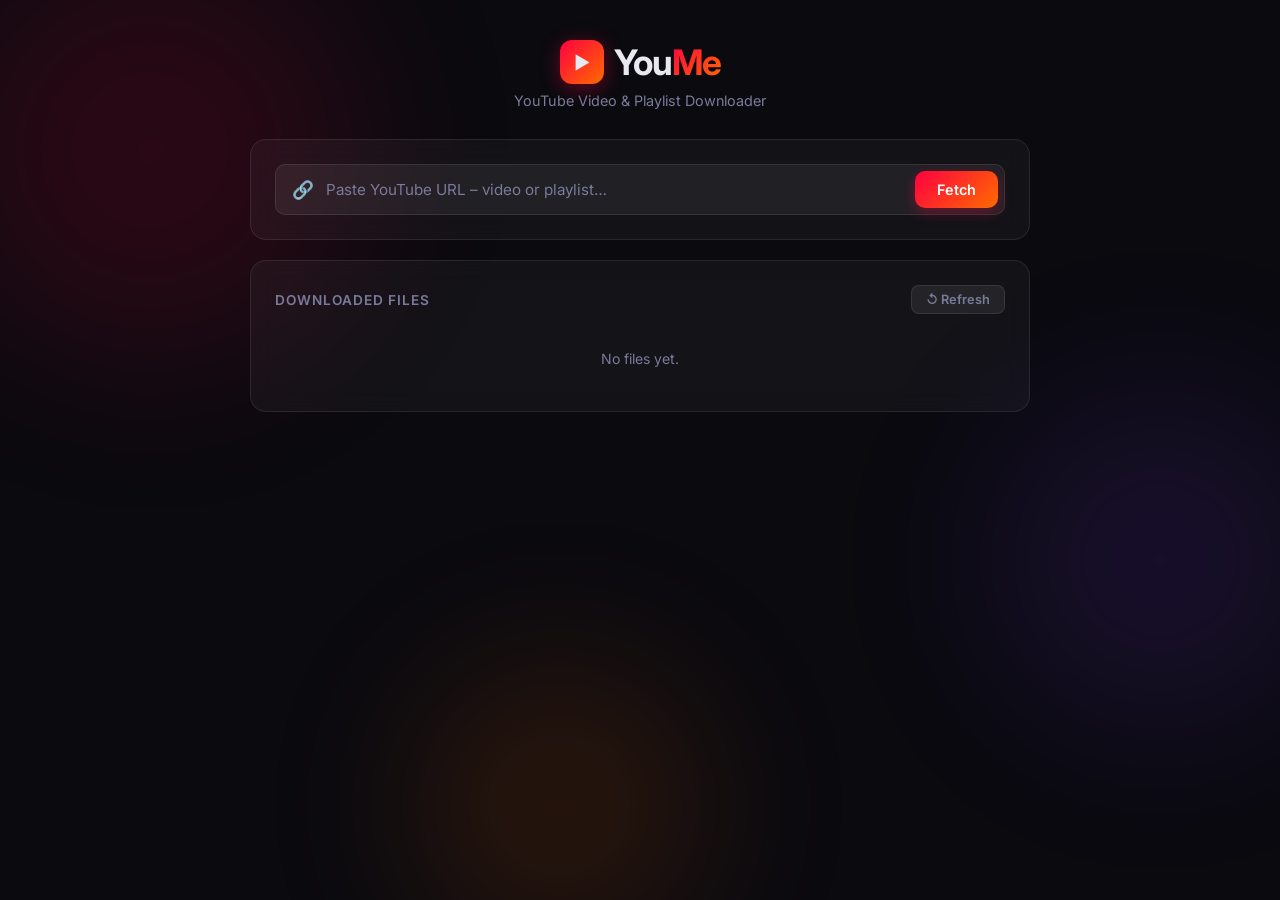
==== templates/index.html @ f41025cd "Prepare repository for GitHub: docs, gitignore, CI" ====
<!DOCTYPE html>
<html lang="en">
<head>
  <meta charset="UTF-8" />
  <meta name="viewport" content="width=device-width, initial-scale=1.0"/>
  <title>YouMe Downloader</title>
  <link rel="stylesheet" href="/static/style.css" />
  <link rel="preconnect" href="https://fonts.googleapis.com">
  <link href="https://fonts.googleapis.com/css2?family=Inter:wght@300;400;500;600;700&display=swap" rel="stylesheet">
</head>
<body>
  <div class="bg-orbs">
    <div class="orb orb1"></div>
    <div class="orb orb2"></div>
    <div class="orb orb3"></div>
  </div>

  <div class="container">

    <!-- Header -->
    <header class="header">
      <div class="logo">
        <span class="logo-icon">▶</span>
        <span class="logo-text">You<span class="accent">Me</span></span>
      </div>
      <p class="tagline">YouTube Video & Playlist Downloader</p>
    </header>

    <!-- URL Input Card -->
    <div class="card input-card">
      <div class="input-wrapper">
        <span class="input-icon">🔗</span>
        <input
          type="text"
          id="urlInput"
          placeholder="Paste YouTube URL – video or playlist…"
          autocomplete="off"
          spellcheck="false"
        />
        <button id="fetchBtn" class="btn btn-primary" onclick="fetchInfo()">
          <span class="btn-text">Fetch</span>
          <span class="btn-loader hidden"></span>
        </button>
      </div>
    </div>

    <!-- Video Info Card -->
    <div class="card info-card hidden" id="infoCard">
      <div class="video-info" id="videoInfo"></div>
    </div>

    <!-- Options Card -->
    <div class="card options-card hidden" id="optionsCard">
      <h3 class="section-title">Download Options</h3>
      <div class="options-grid">

        <!-- Format Toggle -->
        <div class="option-group">
          <label class="option-label">Format</label>
          <div class="toggle-group">
            <button class="toggle-btn active" id="videoBtn" onclick="setFormat('video')">
              🎬 Video (MP4)
            </button>
            <button class="toggle-btn" id="audioBtn" onclick="setFormat('audio')">
              🎵 Audio (MP3)
            </button>
          </div>
        </div>

        <!-- Resolution -->
        <div class="option-group" id="resGroup">
          <label class="option-label">Resolution</label>
          <div class="resolution-grid" id="resGrid">
            <!-- Populated by JS -->
          </div>
        </div>

      </div>

      <button class="btn btn-download" id="downloadBtn" onclick="startDownload()">
        ⬇ Download Now
      </button>
    </div>

    <!-- Active Downloads -->
    <div class="card downloads-card hidden" id="activeCard">
      <h3 class="section-title">Active Downloads</h3>
      <div id="activeDownloads"></div>
    </div>

    <!-- Files Library -->
    <div class="card library-card" id="libraryCard">
      <div class="library-header">
        <h3 class="section-title">Downloaded Files</h3>
        <button class="btn btn-sm" onclick="loadFiles()">↺ Refresh</button>
      </div>
      <div id="fileList"><p class="empty-msg">No files yet.</p></div>
    </div>

  </div>

  <script src="/static/script.js"></script>
</body>
</html>
---- static/style.css ----
/* ─── Reset & Base ─────────────────────────────────────── */
*, *::before, *::after { box-sizing: border-box; margin: 0; padding: 0; }

:root {
  --bg: #0a0a0f;
  --surface: rgba(255,255,255,0.04);
  --surface-hover: rgba(255,255,255,0.07);
  --border: rgba(255,255,255,0.09);
  --accent: #ff0040;
  --accent2: #ff6b00;
  --text: #e8e8f0;
  --muted: #7a7a9a;
  --success: #00d97e;
  --error: #ff4466;
  --radius: 16px;
  --radius-sm: 10px;
}

body {
  font-family: 'Inter', sans-serif;
  background: var(--bg);
  color: var(--text);
  min-height: 100vh;
  overflow-x: hidden;
}

/* ─── Animated Background Orbs ─────────────────────────── */
.bg-orbs { position: fixed; inset: 0; z-index: 0; pointer-events: none; overflow: hidden; }

.orb {
  position: absolute;
  border-radius: 50%;
  filter: blur(80px);
  opacity: 0.18;
  animation: float 12s ease-in-out infinite;
}
.orb1 { width: 500px; height: 500px; background: radial-gradient(circle, #ff0040, transparent); top: -100px; left: -100px; animation-delay: 0s; }
.orb2 { width: 400px; height: 400px; background: radial-gradient(circle, #7c3aed, transparent); top: 40%; right: -80px; animation-delay: 4s; }
.orb3 { width: 350px; height: 350px; background: radial-gradient(circle, #ff6b00, transparent); bottom: -80px; left: 30%; animation-delay: 8s; }

@keyframes float {
  0%, 100% { transform: translateY(0) scale(1); }
  50% { transform: translateY(-30px) scale(1.05); }
}

/* ─── Layout ────────────────────────────────────────────── */
.container {
  position: relative;
  z-index: 1;
  max-width: 820px;
  margin: 0 auto;
  padding: 40px 20px 80px;
  display: flex;
  flex-direction: column;
  gap: 20px;
}

/* ─── Header ────────────────────────────────────────────── */
.header { text-align: center; margin-bottom: 10px; }

.logo { display: flex; align-items: center; justify-content: center; gap: 10px; margin-bottom: 8px; }

.logo-icon {
  width: 44px; height: 44px;
  background: linear-gradient(135deg, var(--accent), var(--accent2));
  border-radius: 12px;
  display: flex; align-items: center; justify-content: center;
  font-size: 18px;
  box-shadow: 0 4px 20px rgba(255,0,64,0.4);
}

.logo-text { font-size: 2.2rem; font-weight: 700; letter-spacing: -1px; }
.accent { background: linear-gradient(135deg, var(--accent), var(--accent2)); -webkit-background-clip: text; -webkit-text-fill-color: transparent; background-clip: text; }
.tagline { color: var(--muted); font-size: 0.9rem; }

/* ─── Cards ─────────────────────────────────────────────── */
.card {
  background: var(--surface);
  border: 1px solid var(--border);
  border-radius: var(--radius);
  padding: 24px;
  backdrop-filter: blur(12px);
  -webkit-backdrop-filter: blur(12px);
  transition: border-color 0.3s;
}
.card:hover { border-color: rgba(255,255,255,0.14); }

.hidden { display: none !important; }

/* ─── URL Input ──────────────────────────────────────────── */
.input-wrapper {
  display: flex;
  align-items: center;
  gap: 12px;
  background: rgba(255,255,255,0.06);
  border: 1px solid var(--border);
  border-radius: var(--radius-sm);
  padding: 6px 6px 6px 16px;
  transition: border-color 0.3s, box-shadow 0.3s;
}
.input-wrapper:focus-within {
  border-color: var(--accent);
  box-shadow: 0 0 0 3px rgba(255,0,64,0.15);
}

.input-icon { font-size: 1.1rem; flex-shrink: 0; }

#urlInput {
  flex: 1;
  background: transparent;
  border: none;
  outline: none;
  color: var(--text);
  font-size: 0.95rem;
  font-family: inherit;
  min-width: 0;
}
#urlInput::placeholder { color: var(--muted); }

/* ─── Buttons ────────────────────────────────────────────── */
.btn {
  border: none;
  cursor: pointer;
  font-family: inherit;
  font-weight: 600;
  border-radius: var(--radius-sm);
  transition: all 0.2s;
  display: inline-flex;
  align-items: center;
  gap: 6px;
}

.btn-primary {
  background: linear-gradient(135deg, var(--accent), var(--accent2));
  color: #fff;
  padding: 10px 22px;
  font-size: 0.9rem;
  box-shadow: 0 4px 14px rgba(255,0,64,0.35);
}
.btn-primary:hover { transform: translateY(-1px); box-shadow: 0 6px 20px rgba(255,0,64,0.45); }
.btn-primary:active { transform: translateY(0); }
.btn-primary:disabled { opacity: 0.5; cursor: not-allowed; transform: none; }

.btn-download {
  width: 100%;
  background: linear-gradient(135deg, #ff0040, #ff6b00);
  color: #fff;
  padding: 14px 24px;
  font-size: 1rem;
  border-radius: var(--radius-sm);
  margin-top: 20px;
  justify-content: center;
  box-shadow: 0 4px 20px rgba(255,0,64,0.3);
}
.btn-download:hover { transform: translateY(-2px); box-shadow: 0 8px 28px rgba(255,0,64,0.45); }
.btn-download:active { transform: translateY(0); }
.btn-download:disabled { opacity: 0.5; cursor: not-allowed; transform: none; }

.btn-sm {
  background: var(--surface-hover);
  color: var(--muted);
  border: 1px solid var(--border);
  padding: 6px 14px;
  font-size: 0.8rem;
  border-radius: 8px;
}
.btn-sm:hover { color: var(--text); border-color: rgba(255,255,255,0.2); }

.btn-loader {
  width: 14px; height: 14px;
  border: 2px solid rgba(255,255,255,0.3);
  border-top-color: #fff;
  border-radius: 50%;
  animation: spin 0.7s linear infinite;
}
.btn-text + .btn-loader { margin-left: 4px; }

@keyframes spin { to { transform: rotate(360deg); } }

/* ─── Video Info ─────────────────────────────────────────── */
.video-info { display: flex; gap: 16px; align-items: flex-start; }

.thumb-wrap {
  flex-shrink: 0;
  width: 160px;
  height: 90px;
  border-radius: 10px;
  overflow: hidden;
  background: rgba(255,255,255,0.05);
}
.thumb-wrap img { width: 100%; height: 100%; object-fit: cover; }

.video-meta { flex: 1; min-width: 0; }
.video-title { font-size: 1rem; font-weight: 600; line-height: 1.4; margin-bottom: 8px; }
.video-sub { display: flex; gap: 16px; flex-wrap: wrap; }
.meta-pill {
  background: rgba(255,255,255,0.06);
  border: 1px solid var(--border);
  border-radius: 100px;
  padding: 3px 10px;
  font-size: 0.78rem;
  color: var(--muted);
}
.type-badge {
  display: inline-block;
  background: linear-gradient(135deg, var(--accent), var(--accent2));
  color: #fff;
  font-size: 0.7rem;
  font-weight: 700;
  padding: 2px 10px;
  border-radius: 100px;
  margin-bottom: 8px;
  letter-spacing: 0.5px;
}

/* Playlist entry list */
.playlist-entries {
  margin-top: 12px;
  max-height: 200px;
  overflow-y: auto;
  display: flex;
  flex-direction: column;
  gap: 6px;
  padding-right: 4px;
}
.playlist-entries::-webkit-scrollbar { width: 4px; }
.playlist-entries::-webkit-scrollbar-track { background: transparent; }
.playlist-entries::-webkit-scrollbar-thumb { background: rgba(255,255,255,0.1); border-radius: 4px; }

.playlist-entry {
  background: rgba(255,255,255,0.03);
  border: 1px solid var(--border);
  border-radius: 8px;
  padding: 8px 12px;
  font-size: 0.82rem;
  color: var(--muted);
  display: flex;
  gap: 8px;
  align-items: center;
}
.entry-index { color: var(--accent); font-weight: 600; min-width: 24px; }
.entry-title { flex: 1; white-space: nowrap; overflow: hidden; text-overflow: ellipsis; }

/* ─── Options ────────────────────────────────────────────── */
.section-title { font-size: 0.85rem; font-weight: 600; color: var(--muted); text-transform: uppercase; letter-spacing: 1px; margin-bottom: 16px; }

.options-grid { display: flex; flex-direction: column; gap: 20px; }
.option-label { display: block; font-size: 0.82rem; font-weight: 500; color: var(--muted); margin-bottom: 10px; }

.toggle-group { display: flex; gap: 8px; }
.toggle-btn {
  flex: 1;
  background: rgba(255,255,255,0.04);
  border: 1px solid var(--border);
  color: var(--muted);
  padding: 10px 16px;
  border-radius: var(--radius-sm);
  cursor: pointer;
  font-family: inherit;
  font-size: 0.88rem;
  font-weight: 500;
  transition: all 0.2s;
}
.toggle-btn:hover { border-color: rgba(255,255,255,0.2); color: var(--text); }
.toggle-btn.active {
  background: linear-gradient(135deg, rgba(255,0,64,0.15), rgba(255,107,0,0.15));
  border-color: var(--accent);
  color: var(--text);
}

.resolution-grid { display: flex; flex-wrap: wrap; gap: 8px; }
.res-btn {
  background: rgba(255,255,255,0.04);
  border: 1px solid var(--border);
  color: var(--muted);
  padding: 8px 18px;
  border-radius: 8px;
  cursor: pointer;
  font-family: inherit;
  font-size: 0.85rem;
  font-weight: 500;
  transition: all 0.2s;
}
.res-btn:hover { border-color: rgba(255,255,255,0.2); color: var(--text); }
.res-btn.active {
  background: linear-gradient(135deg, rgba(255,0,64,0.2), rgba(255,107,0,0.2));
  border-color: var(--accent);
  color: var(--text);
}

/* ─── Progress ───────────────────────────────────────────── */
.dl-item {
  background: rgba(255,255,255,0.03);
  border: 1px solid var(--border);
  border-radius: var(--radius-sm);
  padding: 16px;
  margin-bottom: 10px;
}
.dl-header { display: flex; justify-content: space-between; align-items: center; margin-bottom: 10px; }
.dl-title { font-size: 0.88rem; font-weight: 500; white-space: nowrap; overflow: hidden; text-overflow: ellipsis; max-width: 70%; }
.dl-status { font-size: 0.78rem; font-weight: 600; }
.dl-status.downloading { color: #60a5fa; }
.dl-status.processing { color: #f59e0b; }
.dl-status.done { color: var(--success); }
.dl-status.error { color: var(--error); }

.progress-bar-wrap {
  height: 6px;
  background: rgba(255,255,255,0.08);
  border-radius: 100px;
  overflow: hidden;
  margin-bottom: 6px;
}
.progress-bar {
  height: 100%;
  background: linear-gradient(90deg, var(--accent), var(--accent2));
  border-radius: 100px;
  transition: width 0.4s ease;
}
.progress-bar.done { background: var(--success); }

.dl-meta { font-size: 0.75rem; color: var(--muted); display: flex; justify-content: space-between; }

/* ─── Library ────────────────────────────────────────────── */
.library-header { display: flex; justify-content: space-between; align-items: center; margin-bottom: 16px; }
.library-header .section-title { margin-bottom: 0; }

.file-list { display: flex; flex-direction: column; gap: 8px; }

.file-item {
  display: flex;
  align-items: center;
  gap: 12px;
  background: rgba(255,255,255,0.03);
  border: 1px solid var(--border);
  border-radius: var(--radius-sm);
  padding: 12px 16px;
  transition: border-color 0.2s;
}
.file-item:hover { border-color: rgba(255,255,255,0.15); }

.file-icon { font-size: 1.4rem; flex-shrink: 0; }
.file-name { flex: 1; font-size: 0.88rem; white-space: nowrap; overflow: hidden; text-overflow: ellipsis; }
.file-size { font-size: 0.78rem; color: var(--muted); flex-shrink: 0; }

.file-actions { display: flex; gap: 6px; flex-shrink: 0; }
.icon-btn {
  width: 32px; height: 32px;
  border-radius: 8px;
  border: 1px solid var(--border);
  background: rgba(255,255,255,0.04);
  cursor: pointer;
  font-size: 0.85rem;
  display: flex; align-items: center; justify-content: center;
  transition: all 0.2s;
}
.icon-btn:hover { background: rgba(255,255,255,0.1); border-color: rgba(255,255,255,0.2); }
.icon-btn.delete:hover { background: rgba(255,68,102,0.15); border-color: var(--error); }

.empty-msg { color: var(--muted); font-size: 0.88rem; text-align: center; padding: 20px 0; }

/* ─── Error / Toast ──────────────────────────────────────── */
.toast {
  position: fixed;
  bottom: 30px;
  left: 50%;
  transform: translateX(-50%) translateY(20px);
  background: rgba(20,20,30,0.95);
  border: 1px solid var(--border);
  border-radius: var(--radius-sm);
  padding: 12px 22px;
  font-size: 0.88rem;
  color: var(--text);
  z-index: 999;
  pointer-events: none;
  opacity: 0;
  transition: all 0.35s ease;
  white-space: nowrap;
  backdrop-filter: blur(16px);
}
.toast.show { opacity: 1; transform: translateX(-50%) translateY(0); }
.toast.error { border-color: var(--error); color: var(--error); }
.toast.success { border-color: var(--success); color: var(--success); }

/* ─── Responsive ─────────────────────────────────────────── */
@media (max-width: 600px) {
  .container { padding: 24px 14px 60px; }
  .video-info { flex-direction: column; }
  .thumb-wrap { width: 100%; height: 180px; }
  .toggle-group { flex-direction: column; }
}
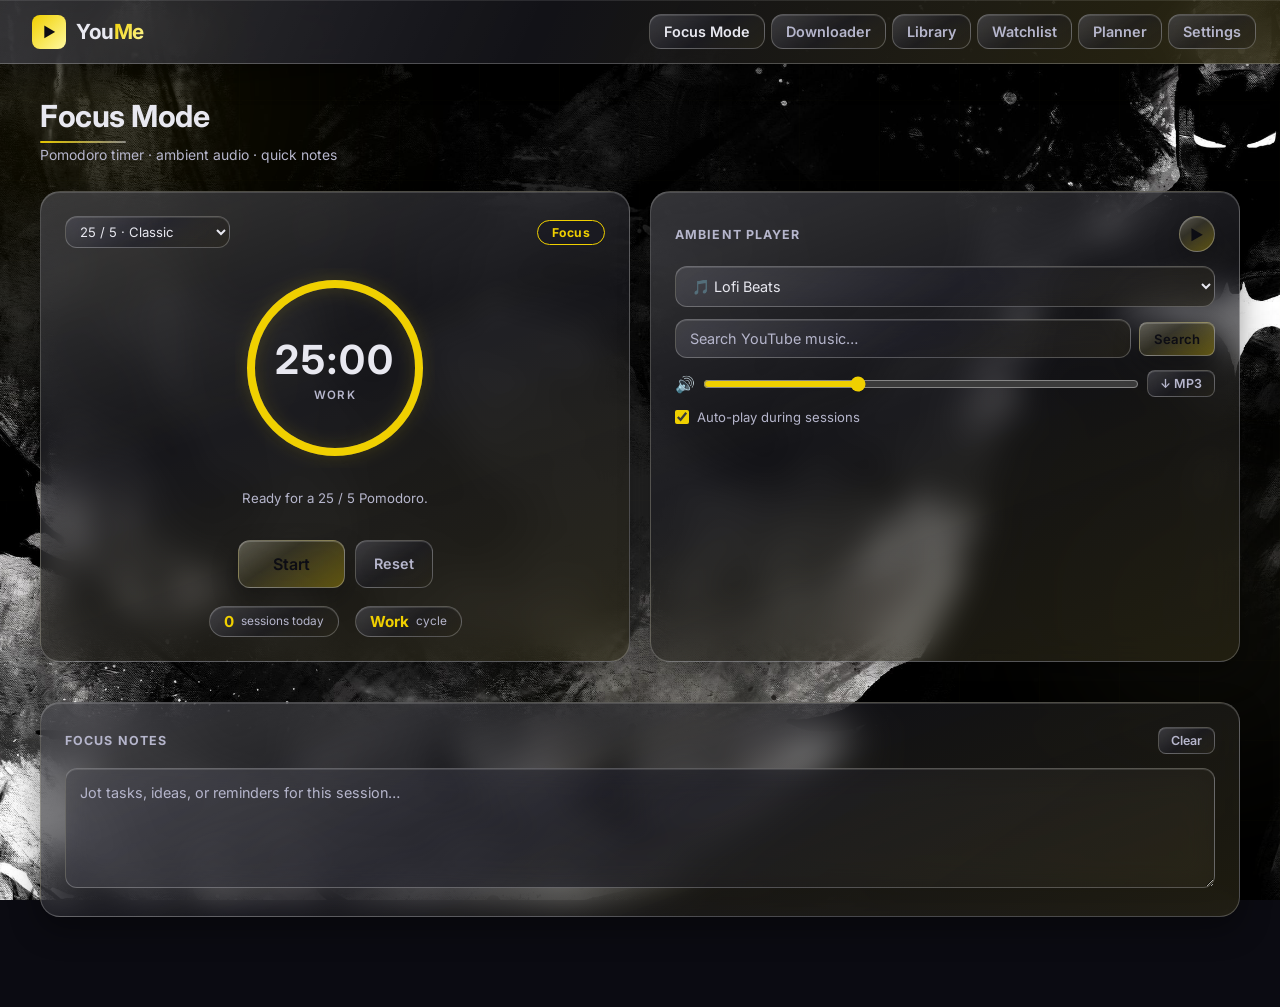
==== commit 87612f94: "Add production auth scaffolding, deployment files, and update gitignore" ====
--- a/templates/index.html
+++ b/templates/index.html
@@ -1,104 +1,439 @@
 <!DOCTYPE html>
-<html lang="en">
+<html lang="en" data-theme="batman">
 <head>
   <meta charset="UTF-8" />
   <meta name="viewport" content="width=device-width, initial-scale=1.0"/>
-  <title>YouMe Downloader</title>
-  <link rel="stylesheet" href="/static/style.css" />
+  <title>YouMe</title>
+  <link rel="stylesheet" href="/static/style.css?v=20260314c" />
   <link rel="preconnect" href="https://fonts.googleapis.com">
-  <link href="https://fonts.googleapis.com/css2?family=Inter:wght@300;400;500;600;700&display=swap" rel="stylesheet">
+  <link href="https://fonts.googleapis.com/css2?family=Baloo+2:wght@400;500;600;700;800&family=Inter:wght@300;400;500;600;700&family=Montserrat:wght@400;500;600;700&family=Nunito:wght@400;600;700;800&family=Barlow+Condensed:wght@400;600;700&family=Orbitron:wght@400;600;700&family=Rajdhani:wght@500;600;700&display=swap" rel="stylesheet">
+  <link rel="stylesheet" href="https://cdnjs.cloudflare.com/ajax/libs/cropperjs/1.5.13/cropper.min.css" />
 </head>
 <body>
-  <div class="bg-orbs">
-    <div class="orb orb1"></div>
-    <div class="orb orb2"></div>
-    <div class="orb orb3"></div>
+
+  <!-- ─── Background Layer ─────────────────────────────── -->
+  <div class="bg-layer" aria-hidden="true">
+    <div class="bg-orb orb1"></div>
+    <div class="bg-orb orb2"></div>
+    <div class="bg-orb orb3"></div>
   </div>
 
-  <div class="container">
-
-    <!-- Header -->
-    <header class="header">
-      <div class="logo">
-        <span class="logo-icon">▶</span>
-        <span class="logo-text">You<span class="accent">Me</span></span>
+  <!-- ─── App Shell ────────────────────────────────────── -->
+  <div class="app-shell">
+
+    <!-- ── Sidebar ──────────────────────────────────────── -->
+    <aside class="sidebar" id="sidebar">
+      <div class="sidebar-brand">
+        <div class="brand-icon-wrap">▶</div>
+        <span class="brand-name">You<span class="brand-accent">Me</span></span>
       </div>
-      <p class="tagline">YouTube Video & Playlist Downloader</p>
+
+      <nav class="sidebar-nav">
+        <button class="nav-item active" data-section="focus" onclick="showSection('focus')">
+          <span class="nav-label">Focus Mode</span>
+        </button>
+        <button class="nav-item" data-section="downloader" onclick="showSection('downloader')">
+          <span class="nav-label">Downloader</span>
+        </button>
+        <button class="nav-item" data-section="library" onclick="showSection('library')">
+          <span class="nav-label">Library</span>
+        </button>
+        <button class="nav-item" data-section="watchlist" onclick="showSection('watchlist')">
+          <span class="nav-label">Watchlist</span>
+        </button>
+        <button class="nav-item" data-section="planner" onclick="showSection('planner')">
+          <span class="nav-label">Planner</span>
+        </button>
+        <button class="nav-item" data-section="settings" onclick="showSection('settings')">
+          <span class="nav-label">Settings</span>
+        </button>
+      </nav>
+    </aside>
+
+    <!-- ── Mobile Top Bar ────────────────────────────────── -->
+    <header class="mobile-topbar">
+      <span class="mobile-brand">You<span class="brand-accent">Me</span></span>
+      <nav class="mobile-nav">
+        <button class="mob-tab active" data-section="focus" onclick="showSection('focus')">
+          <span>Focus</span>
+        </button>
+        <button class="mob-tab" data-section="downloader" onclick="showSection('downloader')">
+          <span>Get</span>
+        </button>
+        <button class="mob-tab" data-section="library" onclick="showSection('library')">
+          <span>Library</span>
+        </button>
+        <button class="mob-tab" data-section="watchlist" onclick="showSection('watchlist')">
+          <span>List</span>
+        </button>
+        <button class="mob-tab" data-section="planner" onclick="showSection('planner')">
+          <span>Plan</span>
+        </button>
+        <button class="mob-tab" data-section="settings" onclick="showSection('settings')">
+          <span>Settings</span>
+        </button>
+      </nav>
     </header>
 
-    <!-- URL Input Card -->
-    <div class="card input-card">
-      <div class="input-wrapper">
-        <span class="input-icon">🔗</span>
-        <input
-          type="text"
-          id="urlInput"
-          placeholder="Paste YouTube URL – video or playlist…"
-          autocomplete="off"
-          spellcheck="false"
-        />
-        <button id="fetchBtn" class="btn btn-primary" onclick="fetchInfo()">
-          <span class="btn-text">Fetch</span>
-          <span class="btn-loader hidden"></span>
-        </button>
+    <!-- ── Main Content ──────────────────────────────────── -->
+    <main class="main-content">
+
+      <!-- ═══════════ FOCUS SECTION ═══════════ -->
+      <section id="sec-focus" class="app-section active">
+        <div class="sec-header anim-stagger-1">
+          <div>
+            <h1 class="sec-title">Focus Mode</h1>
+            <p class="sec-sub">Pomodoro timer · ambient audio · quick notes</p>
+          </div>
+        </div>
+
+        <div class="focus-layout">
+
+          <!-- Pomodoro Timer Card -->
+          <div class="card timer-card anim-stagger-2">
+            <div class="timer-top">
+              <select id="pomodoroMode" class="dash-select compact" onchange="setPomodoroMode(this.value)">
+                <option value="25-5">25 / 5 · Classic</option>
+                <option value="50-10">50 / 10 · Deep Work</option>
+              </select>
+              <span class="phase-badge" id="focusPhase">Focus</span>
+            </div>
+
+            <div class="timer-ring-wrap">
+              <svg class="timer-ring-svg" viewBox="0 0 200 200" aria-hidden="true">
+                <circle class="ring-track" cx="100" cy="100" r="84"/>
+                <circle class="ring-fill" id="timerRing" cx="100" cy="100" r="84"/>
+              </svg>
+              <div class="timer-center">
+                <span class="timer-digits" id="focusTimer">25:00</span>
+                <span class="timer-cycle" id="focusCycle">Work</span>
+              </div>
+            </div>
+
+            <p class="timer-status-text" id="focusStatus">Ready for a 25 / 5 Pomodoro.</p>
+
+            <div class="timer-btn-row">
+              <button class="btn btn-primary btn-lg" id="focusStartBtn" onclick="toggleFocusTimer()">Start</button>
+              <button class="btn btn-ghost" id="focusResetBtn" onclick="resetFocusTimer()">Reset</button>
+            </div>
+
+            <div class="session-row">
+              <div class="stat-pill">
+                <span class="stat-num" id="focusSessions">0</span>
+                <span class="stat-lbl">sessions today</span>
+              </div>
+              <div class="stat-pill" style="margin-left:8px">
+                <span class="stat-num" id="focusCycleLabel">Work</span>
+                <span class="stat-lbl">cycle</span>
+              </div>
+            </div>
+          </div>
+
+          <!-- Ambient Player Card -->
+          <div class="card audio-card anim-stagger-3">
+            <div class="card-head">
+              <h3 class="card-title">Ambient Player</h3>
+              <button class="btn btn-icon-round" id="soundToggleBtn" onclick="toggleFocusAudioManual()">▶</button>
+            </div>
+
+            <select id="focusAudioSelect" class="dash-select" onchange="updateLofiButtons()">
+              <optgroup label="Ambient Sounds">
+                <option value="ambient:lofi">🎵 Lofi Beats</option>
+                <option value="ambient:rain">🌧 Rain</option>
+                <option value="ambient:cafe">☕ Cafe</option>
+                <option value="ambient:pink">🌸 Pink Noise</option>
+                <option value="ambient:white">💨 White Noise</option>
+                <option value="ambient:binaural">🧠 Binaural Beats</option>
+              </optgroup>
+              <optgroup id="myCustomLofiGroup" label="My Custom Lofi"></optgroup>
+              <optgroup id="searchedTracksGroup" label="Searched Tracks"></optgroup>
+            </select>
+
+            <div class="search-row">
+              <input type="text" id="focusMusicQuery" class="dash-input" placeholder="Search YouTube music…"/>
+              <button class="btn btn-accent-sm" id="focusMusicSearchBtn" onclick="searchFocusMusic()">Search</button>
+            </div>
+
+            <div class="audio-controls-row" style="flex-wrap: wrap; gap: 8px;">
+              <span class="vol-icon">🔊</span>
+              <input type="range" id="soundVolume" min="0" max="100" value="35" class="dash-range" style="width:70px"/>
+              <div style="display:flex; gap: 4px; margin-left: auto;">
+                <button class="btn btn-ghost-sm" id="btnSaveLofi" onclick="saveFocusTrack()" style="display:none;">★ Save</button>
+                <button class="btn btn-ghost-sm" id="btnRemoveLofi" onclick="removeFocusTrack()" style="display:none; color:var(--red);">✖ Remove</button>
+                <button class="btn btn-ghost-sm" id="focusMusicDownloadBtn" onclick="downloadSelectedFocusTrack()">↓ MP3</button>
+              </div>
+            </div>
+
+            <label class="check-label">
+              <input type="checkbox" id="autoSound" checked/>
+              <span>Auto-play during sessions</span>
+            </label>
+
+            <audio id="focusTrackAudio" preload="none"></audio>
+          </div>
+
+          <!-- Focus Notes Card -->
+          <div class="card notes-card anim-stagger-4">
+            <div class="card-head">
+              <h3 class="card-title">Focus Notes</h3>
+              <button class="btn btn-ghost-sm" id="focusNotepadClearBtn" type="button">Clear</button>
+            </div>
+            <textarea id="focusNotepad" class="notes-area" placeholder="Jot tasks, ideas, or reminders for this session…"></textarea>
+          </div>
+
+        </div>
+      </section>
+
+      <!-- ═══════════ DOWNLOADER SECTION ═══════════ -->
+      <section id="sec-downloader" class="app-section">
+        <div class="sec-header anim-stagger-1">
+          <div>
+            <h1 class="sec-title">Downloader</h1>
+            <p class="sec-sub">YouTube videos &amp; playlists as MP4 or MP3</p>
+          </div>
+        </div>
+
+        <!-- URL Input -->
+        <div class="card url-card anim-stagger-2">
+          <div class="url-row">
+            <span class="url-icon-glyph">🔗</span>
+            <input type="text" id="urlInput" class="dash-input url-input"
+              placeholder="Paste YouTube URL — video or playlist…"
+              autocomplete="off" spellcheck="false"/>
+            <button class="btn btn-primary" id="fetchBtn" onclick="fetchInfo()">
+              <span class="btn-text">Fetch</span>
+              <span class="btn-loader hidden"></span>
+            </button>
+          </div>
+        </div>
+
+        <!-- Video Info Card -->
+        <div class="card hidden anim-stagger-3" id="infoCard">
+          <div class="video-info" id="videoInfo"></div>
+        </div>
+
+        <!-- Options Card -->
+        <div class="card hidden anim-stagger-4" id="optionsCard">
+          <h3 class="card-title" style="margin-bottom:16px">Download Options</h3>
+          <div class="dl-options">
+            <div class="option-group">
+              <label class="opt-label">Format</label>
+              <div class="format-toggle">
+                <button class="fmt-btn active" id="videoBtn" onclick="setFormat('video')">🎬 Video (MP4)</button>
+                <button class="fmt-btn" id="audioBtn" onclick="setFormat('audio')">🎵 Audio (MP3)</button>
+              </div>
+            </div>
+            <div class="option-group" id="resGroup">
+              <label class="opt-label">Resolution</label>
+              <div class="res-grid" id="resGrid"></div>
+            </div>
+          </div>
+          <button class="btn btn-download" id="downloadBtn" onclick="startDownload()">⬇ Download Now</button>
+        </div>
+
+        <!-- Active Downloads -->
+        <div class="card hidden anim-stagger-5" id="activeCard">
+          <h3 class="card-title" style="margin-bottom:14px">Active Downloads</h3>
+          <div id="activeDownloads"></div>
+        </div>
+
+      </section>
+
+      <!-- ═══════════ LIBRARY SECTION ═══════════ -->
+      <section id="sec-library" class="app-section">
+        <div class="sec-header anim-stagger-1">
+          <div>
+            <h1 class="sec-title">Library</h1>
+            <p class="sec-sub">Your downloaded files</p>
+          </div>
+          <button class="btn btn-ghost-sm" onclick="loadFiles()">↺ Refresh</button>
+        </div>
+
+        <div class="lib-grid anim-stagger-2" id="fileList">
+          <p class="empty-msg">No files yet. Download something!</p>
+        </div>
+      </section>
+
+      <!-- ═══════════ WATCHLIST SECTION ═══════════ -->
+      <section id="sec-watchlist" class="app-section">
+        <div class="sec-header anim-stagger-1">
+          <div>
+            <h1 class="sec-title">Watchlist</h1>
+            <p class="sec-sub">Track videos & learned insights</p>
+          </div>
+        </div>
+
+        <div class="card url-card anim-stagger-2">
+          <div class="url-row">
+            <span class="url-icon-glyph">🔗</span>
+            <input type="text" id="watchlistInput" class="dash-input url-input"
+              placeholder="Paste YouTube URL to track…"
+              autocomplete="off" spellcheck="false"/>
+            <button class="btn btn-primary" onclick="addWatchlistItem()">
+              <span class="btn-text">Add</span>
+            </button>
+          </div>
+        </div>
+
+        <div class="lib-grid anim-stagger-3" id="watchlistGrid">
+          <p class="empty-msg">No watchlist items yet.</p>
+        </div>
+      </section>
+
+      <!-- ═══════════ PLANNER SECTION ═══════════ -->
+      <section id="sec-planner" class="app-section">
+        <div class="sec-header anim-stagger-1">
+          <div>
+            <h1 class="sec-title">Daily Planner</h1>
+            <p class="sec-sub">Track your productivity & activities</p>
+          </div>
+        </div>
+
+        <div class="planner-layout" style="display:grid; grid-template-columns: 1fr 1fr; gap: 20px;">
+          
+          <!-- Add Task Form -->
+          <div class="card anim-stagger-2">
+            <h3 class="card-title" style="margin-bottom:14px">Add Activity</h3>
+            <div style="display:flex; flex-direction:column; gap:10px;">
+              <input type="text" id="planActivity" class="dash-input" placeholder="Activity Name"/>
+              <div style="display:flex; gap:10px;">
+                <input type="text" id="planTime" class="dash-input" placeholder="Time (e.g., 10:00 AM)"/>
+                <input type="text" id="planPlace" class="dash-input" placeholder="Place"/>
+              </div>
+              <input type="text" id="planAfter" class="dash-input" placeholder="After which activity? (Prerequisite)"/>
+              
+              <select id="planCategory" class="dash-select">
+                <option value="Studying">Studying</option>
+                <option value="Experimenting">Experimenting</option>
+                <option value="Exploring">Exploring</option>
+                <option value="Time Pass">Time Pass</option>
+              </select>
+
+              <button class="btn btn-primary" onclick="addPlannerTask()" style="margin-top:8px">Track Activity</button>
+            </div>
+          </div>
+
+          <!-- Graph Card -->
+          <div class="card anim-stagger-3">
+            <h3 class="card-title" style="margin-bottom:14px">Productivity Focus</h3>
+            <div id="plannerGraph" style="height:200px; display:flex; align-items:flex-end; gap:8px; border-bottom:1px solid var(--border); padding-bottom:8px;">
+               <!-- Bars will be injected dynamically -->
+            </div>
+            <p class="card-sub" style="margin-top: 10px; text-align:center;" id="plannerScore">Score: 0</p>
+          </div>
+        </div>
+
+        <div class="card anim-stagger-4" style="margin-top:20px;">
+          <h3 class="card-title" style="margin-bottom:14px">Today's Schedule</h3>
+          <div id="plannerList" style="display:flex; flex-direction:column; gap:10px;">
+            <p class="empty-msg">No activities planned.</p>
+          </div>
+        </div>
+      </section>
+
+      <!-- ═══════════ SETTINGS SECTION ═══════════ -->
+      <section id="sec-settings" class="app-section">
+        <div class="sec-header anim-stagger-1">
+          <div>
+            <h1 class="sec-title">Settings</h1>
+            <p class="sec-sub">Personalize your workspace</p>
+          </div>
+        </div>
+
+        <div style="display:flex; flex-direction:column; gap:20px;">
+
+          <div class="card settings-card">
+            <h3 class="card-title">Visual Theme</h3>
+            <p class="card-sub">Themes only change colors and fonts — all features stay the same.</p>
+            <div class="theme-picker">
+
+              <button class="theme-opt active" data-t="batman" onclick="setTheme('batman')">
+                <div class="theme-swatch batman-swatch">
+                  <span></span><span class="ac"></span>
+                </div>
+                <strong>Batman</strong>
+                <small>Dark &amp; minimal</small>
+              </button>
+
+              <button class="theme-opt" data-t="hello-kitty" onclick="setTheme('hello-kitty')">
+                <div class="theme-swatch kitty-swatch">
+                  <span></span><span class="ac"></span>
+                </div>
+                <strong>Hello Kitty</strong>
+                <small>Soft pastel pink</small>
+              </button>
+
+              <button class="theme-opt" data-t="spiderman" onclick="setTheme('spiderman')">
+                <div class="theme-swatch spidey-swatch">
+                  <span></span><span class="ac"></span>
+                </div>
+                <strong>Spiderman</strong>
+                <small>Red &amp; blue energy</small>
+              </button>
+
+              <button class="theme-opt" data-t="ironman" onclick="setTheme('ironman')">
+                <div class="theme-swatch ironman-swatch">
+                  <span></span><span class="ac"></span>
+                </div>
+                <strong>Iron Man</strong>
+                <small>Tech red &amp; gold</small>
+              </button>
+
+            </div>
+          </div>
+
+          <div class="card settings-card">
+            <h3 class="card-title">🖼️ Custom Wallpaper</h3>
+            <p class="card-sub">Drag &amp; drop an image below, or click to choose. A crop tool lets you adjust framing before applying.</p>
+
+            <div id="wallpaperDropZone" class="wallpaper-drop-zone">
+              <input type="file" id="customBgInput" accept="image/*" style="display:none;"/>
+              <div class="drop-zone-icon">🖼️</div>
+              <p class="drop-zone-text">Drag &amp; drop image here</p>
+              <p class="drop-zone-sub">or</p>
+              <label for="customBgInput" class="btn btn-primary" style="cursor:pointer;">
+                📁 Choose File
+              </label>
+            </div>
+
+            <div style="display:flex; justify-content:flex-end; margin-top:10px;">
+              <button class="btn btn-ghost" id="clearBgBtn" onclick="clearCustomBackground()">✕ Clear Wallpaper</button>
+            </div>
+            <p class="card-sub" id="customBgFileHint" style="margin-top:8px; margin-bottom:0;">No custom image selected.</p>
+          </div>
+
+        </div>
+
+      </section>
+
+    </main><!-- .main-content -->
+  </div><!-- .app-shell -->
+
+  <!-- ─── Crop Modal ────────────────────────────────────── -->
+  <div id="cropModal" class="modal-overlay" style="display: none;">
+    <div class="modal-content card crop-modal-content">
+      <h3 class="card-title">Adjust Wallpaper Crop</h3>
+      <div class="crop-controls">
+        <label for="cropAspectRatio" class="crop-label">Crop Ratio</label>
+        <select id="cropAspectRatio" class="dash-select compact" onchange="setCropAspectRatio(this.value)">
+          <option value="screen" selected>Screen Fit</option>
+          <option value="free">Free</option>
+          <option value="16:9">16:9</option>
+          <option value="4:3">4:3</option>
+          <option value="1:1">1:1</option>
+        </select>
+      </div>
+      <div class="crop-container crop-modal-image-wrap">
+        <img id="cropImage" src="" alt="Crop Preview">
+      </div>
+      <div class="crop-actions">
+        <button class="btn btn-ghost" onclick="closeCropModal()">Cancel</button>
+        <button class="btn btn-primary" onclick="saveCroppedImage()">Set Wallpaper</button>
       </div>
     </div>
-
-    <!-- Video Info Card -->
-    <div class="card info-card hidden" id="infoCard">
-      <div class="video-info" id="videoInfo"></div>
-    </div>
-
-    <!-- Options Card -->
-    <div class="card options-card hidden" id="optionsCard">
-      <h3 class="section-title">Download Options</h3>
-      <div class="options-grid">
-
-        <!-- Format Toggle -->
-        <div class="option-group">
-          <label class="option-label">Format</label>
-          <div class="toggle-group">
-            <button class="toggle-btn active" id="videoBtn" onclick="setFormat('video')">
-              🎬 Video (MP4)
-            </button>
-            <button class="toggle-btn" id="audioBtn" onclick="setFormat('audio')">
-              🎵 Audio (MP3)
-            </button>
-          </div>
-        </div>
-
-        <!-- Resolution -->
-        <div class="option-group" id="resGroup">
-          <label class="option-label">Resolution</label>
-          <div class="resolution-grid" id="resGrid">
-            <!-- Populated by JS -->
-          </div>
-        </div>
-
-      </div>
-
-      <button class="btn btn-download" id="downloadBtn" onclick="startDownload()">
-        ⬇ Download Now
-      </button>
-    </div>
-
-    <!-- Active Downloads -->
-    <div class="card downloads-card hidden" id="activeCard">
-      <h3 class="section-title">Active Downloads</h3>
-      <div id="activeDownloads"></div>
-    </div>
-
-    <!-- Files Library -->
-    <div class="card library-card" id="libraryCard">
-      <div class="library-header">
-        <h3 class="section-title">Downloaded Files</h3>
-        <button class="btn btn-sm" onclick="loadFiles()">↺ Refresh</button>
-      </div>
-      <div id="fileList"><p class="empty-msg">No files yet.</p></div>
-    </div>
-
   </div>
 
-  <script src="/static/script.js"></script>
+  <script src="https://cdnjs.cloudflare.com/ajax/libs/cropperjs/1.5.13/cropper.min.js"></script>
+  <script src="/static/script.js?v=20260314c"></script>
 </body>
 </html>
--- a/static/style.css
+++ b/static/style.css
@@ -1,170 +1,1099 @@
-/* ─── Reset & Base ─────────────────────────────────────── */
+/* â•â•â•â•â•â•â•â•â•â•â•â•â•â•â•â•â•â•â•â•â•â•â•â•â•â•â•â•â•â•â•â•â•â•â•â•â•â•â•â•â•â•â•â•â•â•â•â•â•â•â•â•â•â•â•â•â•â•â•
+   YouMe v2 â€” Dashboard Stylesheet
+   Themes: Batman (default) Â· Hello Kitty Â· Spiderman Â· Iron Man
+   â•â•â•â•â•â•â•â•â•â•â•â•â•â•â•â•â•â•â•â•â•â•â•â•â•â•â•â•â•â•â•â•â•â•â•â•â•â•â•â•â•â•â•â•â•â•â•â•â•â•â•â•â•â•â•â•â•â•â• */
+
+/* â”€â”€â”€ Reset â”€â”€â”€â”€â”€â”€â”€â”€â”€â”€â”€â”€â”€â”€â”€â”€â”€â”€â”€â”€â”€â”€â”€â”€â”€â”€â”€â”€â”€â”€â”€â”€â”€â”€â”€â”€â”€â”€â”€â”€â”€â”€â”€â”€â”€â”€â”€â”€ */
 *, *::before, *::after { box-sizing: border-box; margin: 0; padding: 0; }
 
-:root {
-  --bg: #0a0a0f;
-  --surface: rgba(255,255,255,0.04);
-  --surface-hover: rgba(255,255,255,0.07);
-  --border: rgba(255,255,255,0.09);
-  --accent: #ff0040;
-  --accent2: #ff6b00;
-  --text: #e8e8f0;
-  --muted: #7a7a9a;
-  --success: #00d97e;
-  --error: #ff4466;
-  --radius: 16px;
-  --radius-sm: 10px;
-}
+/* â”€â”€â”€ Theme: Batman (default â€” dark + yellow) â”€â”€â”€â”€â”€â”€â”€â”€â”€â”€â”€â”€â”€â”€ */
+:root,
+[data-theme="batman"] {
+  --bg:            #0b0b12;
+  --bg2:           #11111c;
+  --surface:       rgba(20, 20, 26, 0.62);
+  --surface-hi:    rgba(26, 26, 34, 0.78);
+  --border:        rgba(255,255,255,0.20);
+  --accent:        #f0d000;
+  --accent2:       #fff9a0;
+  --accent-glow:   rgba(240,208,0,0.20);
+  --text:          #e8e8f0;
+  --text-dim:      #b6b6cc;
+  --success:       #00d97e;
+  --error:         #ff4466;
+  --ring-color:    #f0d000;
+  --btn-text:      #0d0d14;
+  --sidebar-bg:    rgba(18, 18, 24, 0.76);
+  --font:          'Inter', sans-serif;
+  --font-disp:     'Inter', sans-serif;
+  --radius:        20px;
+  --radius-md:     12px;
+  --radius-lg:     20px;
+  --radius-sm:     12px;
+  --sidebar-w:     228px;
+}
+
+/* â”€â”€â”€ Theme: Hello Kitty (pastel pink) â”€â”€â”€â”€â”€â”€â”€â”€â”€â”€â”€â”€â”€â”€â”€â”€â”€â”€â”€â”€â”€ */
+[data-theme="hello-kitty"] {
+  --bg:            #fff0f5;
+  --bg2:           #ffe4ee;
+  --surface:       rgba(255, 238, 246, 0.62);
+  --surface-hi:    rgba(255, 230, 242, 0.78);
+  --border:        rgba(255,255,255,0.42);
+  --accent:        #ff69b4;
+  --accent2:       #ff1493;
+  --accent-glow:   rgba(255,105,180,0.20);
+  --text:          #2a0f1f;
+  --text-dim:      #7f4f69;
+  --success:       #12b76a;
+  --error:         #e02020;
+  --ring-color:    #ff69b4;
+  --btn-text:      #fff;
+  --sidebar-bg:    rgba(255, 236, 246, 0.78);
+  --font:          'Inter', sans-serif;
+  --font-disp:     'Inter', sans-serif;
+  --radius:        20px;
+  --radius-sm:     12px;
+}
+
+/* â”€â”€â”€ Theme: Spiderman (red + blue on near-black) â”€â”€â”€â”€â”€â”€â”€â”€â”€â”€ */
+[data-theme="spiderman"] {
+  --bg:            #060913;
+  --bg2:           #0b1220;
+  --surface:       rgba(20, 20, 26, 0.64);
+  --surface-hi:    rgba(24, 24, 32, 0.78);
+  --border:        rgba(255, 255, 255, 0.20);
+  --accent:        #d91f38;
+  --accent2:       #ff5a6f;
+  --accent-glow:   rgba(217,31,56,0.22);
+  --text:          #e6eefc;
+  --text-dim:      #b8becf;
+  --success:       #00c870;
+  --error:         #ff4040;
+  --ring-color:    #d91f38;
+  --btn-text:      #fff;
+  --sidebar-bg:    rgba(18, 18, 24, 0.76);
+  --font:          'Barlow Condensed', sans-serif;
+  --font-disp:     'Barlow Condensed', sans-serif;
+  --radius:        20px;
+  --radius-sm:     12px;
+}
+
+/* â”€â”€â”€ Theme: Iron Man (red + gold on dark amber) â”€â”€â”€â”€â”€â”€â”€â”€â”€â”€â”€ */
+[data-theme="ironman"] {
+  --bg:            #0f0500;
+  --bg2:           #1c0900;
+  --surface:       rgba(34, 18, 12, 0.62);
+  --surface-hi:    rgba(46, 24, 14, 0.78);
+  --border:        rgba(255,255,255,0.22);
+  --accent:        #ff4400;
+  --accent2:       #c29200;
+  --accent-glow:   rgba(255,68,0,0.20);
+  --text:          #ffe0c0;
+  --text-dim:      #d8b28e;
+  --success:       #00d97e;
+  --error:         #ff4040;
+  --ring-color:    #ff4400;
+  --btn-text:      #fff;
+  --sidebar-bg:    rgba(30, 14, 10, 0.76);
+  --font:          'Barlow Condensed', sans-serif;
+  --font-disp:     'Barlow Condensed', sans-serif;
+  --radius:        14px;
+  --radius-sm:     9px;
+}
+
+/* â”€â”€â”€ Base â”€â”€â”€â”€â”€â”€â”€â”€â”€â”€â”€â”€â”€â”€â”€â”€â”€â”€â”€â”€â”€â”€â”€â”€â”€â”€â”€â”€â”€â”€â”€â”€â”€â”€â”€â”€â”€â”€â”€â”€â”€â”€â”€â”€â”€â”€â”€â”€â”€ */
+html, body { height: 100%; }
 
 body {
-  font-family: 'Inter', sans-serif;
+  font-family: var(--font);
   background: var(--bg);
   color: var(--text);
-  min-height: 100vh;
+  min-height: 100%;
   overflow-x: hidden;
-}
-
-/* ─── Animated Background Orbs ─────────────────────────── */
-.bg-orbs { position: fixed; inset: 0; z-index: 0; pointer-events: none; overflow: hidden; }
-
-.orb {
+  transition: background 0.4s ease, color 0.3s ease;
+}
+
+/* ─── Background Layer ───────────────────────────── */
+.bg-layer {
+  position: fixed;
+  inset: 0;
+  z-index: 0;
+  pointer-events: none;
+  overflow: hidden;
+  background-size: cover;
+  background-position: center;
+  background-repeat: no-repeat;
+  transition: background-image 0.8s ease-in-out;
+}
+
+[data-theme="batman"] .bg-layer { background-image: url('themes/batman-new.jpg'); background-size: cover; background-position: center; }
+[data-theme="hello-kitty"] .bg-layer { background-image: url('themes/hello-kitty-new.png'); background-size: cover; }
+[data-theme="spiderman"] .bg-layer { background-image: url('themes/spiderman-new-new.jpg'); background-size: cover; background-position: center 15%; background-repeat: no-repeat; }
+[data-theme="spiderman"] .bg-layer::before {
+  content: '';
+  position: absolute;
+  inset: 0;
+  background:
+    linear-gradient(180deg, rgba(10,10,14,0.52), rgba(10,10,14,0.44) 42%, rgba(10,10,14,0.62)),
+    radial-gradient(circle at 82% 22%, rgba(217,31,56,0.10), transparent 54%),
+    radial-gradient(circle at 20% 15%, rgba(255,255,255,0.06), transparent 60%);
+}
+[data-theme="ironman"] .bg-layer { background-image: url('themes/ironman-new.jpg'); background-size: cover; background-position: center; }
+
+.bg-orb {
   position: absolute;
   border-radius: 50%;
-  filter: blur(80px);
-  opacity: 0.18;
-  animation: float 12s ease-in-out infinite;
-}
-.orb1 { width: 500px; height: 500px; background: radial-gradient(circle, #ff0040, transparent); top: -100px; left: -100px; animation-delay: 0s; }
-.orb2 { width: 400px; height: 400px; background: radial-gradient(circle, #7c3aed, transparent); top: 40%; right: -80px; animation-delay: 4s; }
-.orb3 { width: 350px; height: 350px; background: radial-gradient(circle, #ff6b00, transparent); bottom: -80px; left: 30%; animation-delay: 8s; }
-
-@keyframes float {
+  filter: blur(90px);
+  opacity: 0.09;
+  animation: floatOrb 14s ease-in-out infinite;
+}
+.orb1 { width: 600px; height: 600px; background: radial-gradient(circle, var(--accent), transparent 70%); top: -200px; left: -200px; animation-delay: 0s; }
+.orb2 { width: 420px; height: 420px; background: radial-gradient(circle, var(--accent2), transparent 70%); top: 45%; right: -130px; animation-delay: 5s; }
+.orb3 { width: 360px; height: 360px; background: radial-gradient(circle, var(--accent), transparent 70%); bottom: -100px; left: 38%; animation-delay: 9s; }
+
+@keyframes floatOrb {
   0%, 100% { transform: translateY(0) scale(1); }
-  50% { transform: translateY(-30px) scale(1.05); }
-}
-
-/* ─── Layout ────────────────────────────────────────────── */
-.container {
+  50%       { transform: translateY(-35px) scale(1.07); }
+}
+
+/* Spiderman web-grid overlay */
+[data-theme="spiderman"] .bg-layer::after {
+  content: '';
+  position: absolute;
+  inset: 0;
+  background-image:
+    repeating-linear-gradient(0deg,  transparent, transparent 71px, rgba(255,255,255,0.026) 72px),
+    repeating-linear-gradient(90deg, transparent, transparent 71px, rgba(255,255,255,0.026) 72px);
+}
+[data-theme="spiderman"] .bg-orb { opacity: 0.02; }
+
+/* Batman grid overlay */
+[data-theme="batman"] .bg-layer::after {
+  content: '';
+  position: absolute;
+  inset: 0;
+  background-image:
+    repeating-linear-gradient(0deg,  transparent, transparent 79px, rgba(240,208,0,0.02) 80px),
+    repeating-linear-gradient(90deg, transparent, transparent 79px, rgba(240,208,0,0.02) 80px);
+}
+
+/* â”€â”€â”€ App Shell â”€â”€â”€â”€â”€â”€â”€â”€â”€â”€â”€â”€â”€â”€â”€â”€â”€â”€â”€â”€â”€â”€â”€â”€â”€â”€â”€â”€â”€â”€â”€â”€â”€â”€â”€â”€â”€â”€â”€â”€â”€â”€ */
+.app-shell {
   position: relative;
   z-index: 1;
-  max-width: 820px;
-  margin: 0 auto;
-  padding: 40px 20px 80px;
   display: flex;
   flex-direction: column;
-  gap: 20px;
-}
-
-/* ─── Header ────────────────────────────────────────────── */
-.header { text-align: center; margin-bottom: 10px; }
-
-.logo { display: flex; align-items: center; justify-content: center; gap: 10px; margin-bottom: 8px; }
-
-.logo-icon {
-  width: 44px; height: 44px;
+  min-height: 100vh;
+}
+
+/* â”€â”€â”€ Sidebar (Now Topbar) â”€â”€â”€â”€â”€â”€â”€â”€â”€â”€â”€â”€â”€â”€â”€â”€â”€â”€â”€â”€â”€â”€â”€â”€â”€â”€â”€â”€â”€â”€ */
+.sidebar {
+  width: 100%;
+  min-height: auto;
+  height: 64px;
+  position: sticky;
+  top: 0;
+  flex-shrink: 0;
+  background: var(--sidebar-bg);
+  border-bottom: 1px solid var(--border);
+  border-right: none;
+  backdrop-filter: blur(24px) saturate(180%);
+  -webkit-backdrop-filter: blur(24px) saturate(180%);
+  display: flex;
+  flex-direction: row;
+  align-items: center;
+  padding: 0 24px;
+  transition: background 0.4s, border-color 0.4s;
+  box-shadow: 0 4px 20px rgba(0,0,0,0.15);
+  z-index: 100;
+}
+
+.sidebar-brand {
+  display: flex;
+  align-items: center;
+  gap: 10px;
+  padding: 0 8px;
+  margin-bottom: 0;
+  margin-right: 32px;
+}
+
+.brand-icon-wrap {
+  width: 34px; height: 34px;
   background: linear-gradient(135deg, var(--accent), var(--accent2));
-  border-radius: 12px;
+  border-radius: 8px;
   display: flex; align-items: center; justify-content: center;
-  font-size: 18px;
-  box-shadow: 0 4px 20px rgba(255,0,64,0.4);
-}
-
-.logo-text { font-size: 2.2rem; font-weight: 700; letter-spacing: -1px; }
-.accent { background: linear-gradient(135deg, var(--accent), var(--accent2)); -webkit-background-clip: text; -webkit-text-fill-color: transparent; background-clip: text; }
-.tagline { color: var(--muted); font-size: 0.9rem; }
-
-/* ─── Cards ─────────────────────────────────────────────── */
+  font-size: 14px;
+  color: var(--btn-text);
+  flex-shrink: 0;
+}
+
+.brand-name {
+  font-family: var(--font-disp);
+  font-size: 1.3rem;
+  font-weight: 700;
+  letter-spacing: -0.5px;
+  color: var(--text);
+}
+
+.brand-accent {
+  background: linear-gradient(135deg, var(--accent), var(--accent2));
+  -webkit-background-clip: text;
+  -webkit-text-fill-color: transparent;
+  background-clip: text;
+}
+
+.sidebar-nav {
+  display: flex;
+  flex-direction: row;
+  gap: 6px;
+  flex: 0 0 auto;
+  margin-left: auto;
+}
+
+.nav-item {
+  display: flex;
+  align-items: center;
+  gap: 8px;
+  padding: 8px 14px;
+  border-radius: var(--radius-sm);
+  border: 1px solid transparent;
+  background: transparent;
+  color: var(--text-dim);
+  font-family: var(--font);
+  font-size: 0.9rem;
+  font-weight: 600;
+  cursor: pointer;
+  text-align: left;
+  transition: all 0.3s cubic-bezier(0.25, 0.8, 0.25, 1);
+  width: auto;
+  position: relative;
+  overflow: hidden;
+}
+.nav-item::before {
+  content: "";
+  position: absolute;
+  top: 0; left: 0; right: 0; bottom: 0;
+  background: linear-gradient(90deg, transparent, rgba(255,255,255,0.05), transparent);
+  transform: translateX(-100%);
+  transition: transform 0.5s ease;
+}
+.nav-item:hover::before { transform: translateX(100%); }
+.nav-item:hover { background: var(--surface); color: var(--text); }
+.nav-item.active { background: var(--surface-hi); border-color: var(--accent); color: var(--text); box-shadow: 0 4px 12px rgba(0,0,0,0.1); }
+
+.nav-icon { font-size: 1rem; flex-shrink: 0; }
+
+.sidebar-footer { padding: 0 8px; margin-top: 0; margin-left: auto; }
+.version-tag { font-size: 0.72rem; color: var(--text-dim); opacity: 0.5; }
+
+/* â”€â”€â”€ Mobile Top Bar â”€â”€â”€â”€â”€â”€â”€â”€â”€â”€â”€â”€â”€â”€â”€â”€â”€â”€â”€â”€â”€â”€â”€â”€â”€â”€â”€â”€â”€â”€â”€â”€â”€â”€â”€â”€â”€â”€â”€ */
+.mobile-topbar {
+  display: none;
+  position: fixed;
+  top: 0; left: 0; right: 0;
+  z-index: 200;
+  background: var(--sidebar-bg);
+  border-bottom: 1px solid var(--border);
+  backdrop-filter: blur(24px) saturate(180%);
+  -webkit-backdrop-filter: blur(24px) saturate(180%);
+  padding: 8px 16px;
+  align-items: center;
+  justify-content: space-between;
+  box-shadow: 0 2px 20px rgba(0,0,0,0.2);
+}
+
+.mobile-brand {
+  font-family: var(--font-disp);
+  font-size: 1.25rem;
+  font-weight: 700;
+  color: var(--text);
+}
+
+.mobile-nav { display: flex; gap: 2px; }
+
+.mob-tab {
+  display: flex;
+  flex-direction: column;
+  align-items: center;
+  gap: 2px;
+  padding: 6px 10px;
+  border-radius: 8px;
+  border: none;
+  background: transparent;
+  color: var(--text-dim);
+  font-family: var(--font);
+  font-size: 1rem;
+  cursor: pointer;
+  transition: all 0.2s;
+}
+.mob-tab span:last-child { font-size: 0.58rem; letter-spacing: 0.3px; }
+.mob-tab.active { background: var(--surface-hi); color: var(--text); }
+.mob-tab:hover  { background: var(--surface); }
+
+/* â”€â”€â”€ Main Content â”€â”€â”€â”€â”€â”€â”€â”€â”€â”€â”€â”€â”€â”€â”€â”€â”€â”€â”€â”€â”€â”€â”€â”€â”€â”€â”€â”€â”€â”€â”€â”€â”€â”€â”€â”€â”€â”€â”€â”€â”€ */
+.main-content {
+  flex: 1;
+  min-width: 0;
+  padding: 36px 40px 70px;
+  overflow-y: visible;
+}
+
+/* â”€â”€â”€ App Sections â”€â”€â”€â”€â”€â”€â”€â”€â”€â”€â”€â”€â”€â”€â”€â”€â”€â”€â”€â”€â”€â”€â”€â”€â”€â”€â”€â”€â”€â”€â”€â”€â”€â”€â”€â”€â”€â”€â”€â”€â”€ */
+.app-section { display: none; animation: fadeSlideIn 0.28s ease; }
+.app-section.active { display: block; }
+
+@keyframes fadeSlideIn {
+  from { opacity: 0; transform: translateY(10px); }
+  to   { opacity: 1; transform: translateY(0); }
+}
+
+@keyframes bounceIn {
+  from { transform: scale(0.9); opacity: 0; }
+  to   { transform: scale(1); opacity: 1; }
+}
+
+/* ─── Modal Layout ────────────────────────────────────────── */
+.modal-overlay {
+  position: fixed;
+  top: 0;
+  left: 0;
+  width: 100%;
+  height: 100%;
+  background: rgba(0, 0, 0, 0.85);
+  display: none; /* Hidden by default */
+  align-items: center;
+  justify-content: center;
+  z-index: 10000;
+  backdrop-filter: blur(8px);
+}
+
+.modal-content.card {
+  background: var(--bg2);
+  border: 1px solid var(--border);
+  padding: 30px;
+  border-radius: var(--radius-lg);
+  box-shadow: 0 20px 50px rgba(0,0,0,0.5);
+  animation: modalIn 0.3s ease-out;
+}
+
+.crop-modal-content {
+  width: min(92vw, 860px);
+  max-height: 90vh;
+  display: flex;
+  flex-direction: column;
+}
+
+.crop-controls {
+  display: flex;
+  align-items: center;
+  gap: 10px;
+  margin-top: 12px;
+}
+
+.crop-label {
+  font-size: 0.84rem;
+  font-weight: 600;
+  color: var(--text-dim);
+}
+
+@keyframes modalIn {
+  from { opacity: 0; transform: translateY(20px); }
+  to   { opacity: 1; transform: translateY(0); }
+}
+
+.crop-container {
+  overflow: hidden;
+  background: #111;
+  border-radius: var(--radius-md);
+  border: 1px solid var(--border);
+  width: 100%;
+}
+
+.crop-modal-image-wrap {
+  max-height: 60vh;
+  margin: 16px 0 10px;
+}
+
+.crop-container img {
+  display: block;
+  max-width: 100%;
+}
+
+.crop-actions {
+  display: flex;
+  justify-content: flex-end;
+  gap: 10px;
+}
+
+/* ─── Wallpaper Drag-and-Drop Zone ───────────────────────── */
+.wallpaper-drop-zone {
+  margin-top: 16px;
+  border: 2px dashed var(--border);
+  border-radius: var(--radius);
+  padding: 36px 24px;
+  display: flex;
+  flex-direction: column;
+  align-items: center;
+  justify-content: center;
+  gap: 8px;
+  cursor: pointer;
+  transition: border-color 0.2s, background 0.2s;
+  background: var(--surface-hi);
+  text-align: center;
+}
+.wallpaper-drop-zone:hover {
+  border-color: var(--accent);
+  background: rgba(255,255,255,0.03);
+}
+.wallpaper-drop-zone.drag-over {
+  border-color: var(--accent);
+  background: var(--accent-glow);
+  box-shadow: 0 0 0 3px var(--accent-glow);
+}
+.drop-zone-icon {
+  font-size: 2.4rem;
+  line-height: 1;
+  transition: transform 0.2s;
+}
+.wallpaper-drop-zone.drag-over .drop-zone-icon {
+  transform: scale(1.18);
+}
+.drop-zone-text {
+  font-size: 0.95rem;
+  font-weight: 600;
+  color: var(--text);
+  margin: 0;
+}
+.drop-zone-sub {
+  font-size: 0.8rem;
+  color: var(--text-dim);
+  margin: 0;
+}
+
+
+/* â”€â”€â”€ Section Header â”€â”€â”€â”€â”€â”€â”€â”€â”€â”€â”€â”€â”€â”€â”€â”€â”€â”€â”€â”€â”€â”€â”€â”€â”€â”€â”€â”€â”€â”€â”€â”€â”€â”€â”€â”€â”€â”€â”€ */
+.sec-header {
+  display: flex;
+  justify-content: space-between;
+  align-items: flex-start;
+  margin-bottom: 28px;
+}
+.sec-title {
+  font-family: var(--font-disp);
+  font-size: 1.9rem;
+  font-weight: 700;
+  color: var(--text);
+  letter-spacing: -0.5px;
+  margin-bottom: 4px;
+  line-height: 1.1;
+}
+.sec-sub { font-size: 0.87rem; color: var(--text-dim); }
+
+/* â”€â”€â”€ Cards â”€â”€â”€â”€â”€â”€â”€â”€â”€â”€â”€â”€â”€â”€â”€â”€â”€â”€â”€â”€â”€â”€â”€â”€â”€â”€â”€â”€â”€â”€â”€â”€â”€â”€â”€â”€â”€â”€â”€â”€â”€â”€â”€â”€â”€â”€â”€â”€ */
 .card {
   background: var(--surface);
   border: 1px solid var(--border);
   border-radius: var(--radius);
   padding: 24px;
-  backdrop-filter: blur(12px);
-  -webkit-backdrop-filter: blur(12px);
-  transition: border-color 0.3s;
-}
-.card:hover { border-color: rgba(255,255,255,0.14); }
-
+  backdrop-filter: blur(8px);
+  -webkit-backdrop-filter: blur(8px);
+  transition: border-color 0.25s, background 0.4s;
+  margin-bottom: 20px;
+}
+.card:hover { border-color: rgba(255,255,255,0.22); }
+[data-theme="batman"]      .card:hover { border-color: rgba(240,208,0,0.35); }
+[data-theme="hello-kitty"] .card:hover { border-color: rgba(255,105,180,0.55); }
+[data-theme="spiderman"]   .card:hover { border-color: rgba(100,120,255,0.50); }
+[data-theme="ironman"]     .card:hover { border-color: rgba(255,160,0,0.55); }
+
+/* Batman: full liquid-glass model */
+[data-theme="batman"] .sidebar,
+[data-theme="batman"] .mobile-topbar {
+  background:
+    linear-gradient(115deg, rgba(255,255,255,0.14), rgba(255,255,255,0.02) 42%, rgba(240,208,0,0.12)),
+    rgba(18,18,24,0.76);
+  border-color: rgba(255,255,255,0.24);
+  box-shadow: 0 10px 28px rgba(0,0,0,0.38), inset 0 1px 0 rgba(255,255,255,0.10);
+  backdrop-filter: blur(18px) saturate(135%);
+  -webkit-backdrop-filter: blur(18px) saturate(135%);
+}
+[data-theme="batman"] .card {
+  background:
+    linear-gradient(160deg, rgba(255,255,255,0.16), rgba(255,255,255,0.02) 45%, rgba(240,208,0,0.08)),
+    rgba(20,20,26,0.62);
+  border: 1px solid rgba(255,255,255,0.22);
+  box-shadow: 0 12px 30px rgba(0,0,0,0.38), inset 0 1px 0 rgba(255,255,255,0.14);
+  backdrop-filter: blur(16px) saturate(128%);
+  -webkit-backdrop-filter: blur(16px) saturate(128%);
+}
+[data-theme="batman"] .dash-input,
+[data-theme="batman"] .dash-select,
+[data-theme="batman"] .notes-area,
+[data-theme="batman"] .btn-ghost,
+[data-theme="batman"] .btn-ghost-sm,
+[data-theme="batman"] .fmt-btn,
+[data-theme="batman"] .res-btn,
+[data-theme="batman"] .nav-item,
+[data-theme="batman"] .mob-tab,
+[data-theme="batman"] .stat-pill,
+[data-theme="batman"] .wallpaper-drop-zone,
+[data-theme="batman"] .crop-container {
+  background:
+    linear-gradient(145deg, rgba(255,255,255,0.16), rgba(255,255,255,0.02) 52%, rgba(240,208,0,0.06)),
+    rgba(22,22,30,0.58);
+  border-color: rgba(255,255,255,0.24);
+  box-shadow: inset 0 1px 0 rgba(255,255,255,0.12);
+  backdrop-filter: blur(14px) saturate(126%);
+  -webkit-backdrop-filter: blur(14px) saturate(126%);
+}
+[data-theme="batman"] .btn-primary,
+[data-theme="batman"] .btn-accent-sm,
+[data-theme="batman"] .btn-download,
+[data-theme="batman"] .btn-icon-round {
+  background:
+    linear-gradient(145deg, rgba(255,255,255,0.24), rgba(255,255,255,0.05) 38%, rgba(240,208,0,0.28)),
+    rgba(52, 46, 20, 0.48);
+  border: 1px solid rgba(255,255,255,0.28);
+  box-shadow: 0 10px 26px rgba(0,0,0,0.32), inset 0 1px 0 rgba(255,255,255,0.18);
+  backdrop-filter: blur(12px) saturate(130%);
+  -webkit-backdrop-filter: blur(12px) saturate(130%);
+}
+[data-theme="batman"] .btn-primary:hover,
+[data-theme="batman"] .btn-accent-sm:hover,
+[data-theme="batman"] .btn-download:hover {
+  box-shadow: 0 14px 32px rgba(0,0,0,0.38), inset 0 1px 0 rgba(255,255,255,0.20);
+}
+[data-theme="batman"] .sec-title::after {
+  content: "";
+  display: block;
+  width: 86px;
+  height: 2px;
+  margin-top: 8px;
+  border-radius: 999px;
+  background: linear-gradient(90deg, rgba(240,208,0,0.95), rgba(255,255,255,0.45));
+}
+[data-theme="batman"] .ring-track {
+  stroke: rgba(255,255,255,0.22);
+}
+
+/* Hello Kitty: full liquid-glass model */
+[data-theme="hello-kitty"] .sidebar,
+[data-theme="hello-kitty"] .mobile-topbar {
+  background:
+    linear-gradient(115deg, rgba(255,255,255,0.36), rgba(255,255,255,0.12) 42%, rgba(255,105,180,0.14)),
+    rgba(255,236,246,0.78);
+  border-color: rgba(255,255,255,0.46);
+  box-shadow: 0 10px 24px rgba(156, 52, 104, 0.16), inset 0 1px 0 rgba(255,255,255,0.34);
+  backdrop-filter: blur(18px) saturate(136%);
+  -webkit-backdrop-filter: blur(18px) saturate(136%);
+}
+[data-theme="hello-kitty"] .card {
+  background:
+    linear-gradient(160deg, rgba(255,255,255,0.40), rgba(255,255,255,0.12) 45%, rgba(255,105,180,0.10)),
+    rgba(255,236,246,0.60);
+  border: 1px solid rgba(255,255,255,0.46);
+  box-shadow: 0 12px 26px rgba(156, 52, 104, 0.15), inset 0 1px 0 rgba(255,255,255,0.36);
+  backdrop-filter: blur(16px) saturate(128%);
+  -webkit-backdrop-filter: blur(16px) saturate(128%);
+}
+[data-theme="hello-kitty"] .dash-input,
+[data-theme="hello-kitty"] .dash-select,
+[data-theme="hello-kitty"] .notes-area,
+[data-theme="hello-kitty"] .btn-ghost,
+[data-theme="hello-kitty"] .btn-ghost-sm,
+[data-theme="hello-kitty"] .fmt-btn,
+[data-theme="hello-kitty"] .res-btn,
+[data-theme="hello-kitty"] .nav-item,
+[data-theme="hello-kitty"] .mob-tab,
+[data-theme="hello-kitty"] .stat-pill,
+[data-theme="hello-kitty"] .wallpaper-drop-zone,
+[data-theme="hello-kitty"] .crop-container {
+  background:
+    linear-gradient(145deg, rgba(255,255,255,0.34), rgba(255,255,255,0.10) 52%, rgba(255,105,180,0.08)),
+    rgba(255,236,246,0.56);
+  border-color: rgba(255,255,255,0.42);
+  box-shadow: inset 0 1px 0 rgba(255,255,255,0.30);
+  backdrop-filter: blur(14px) saturate(126%);
+  -webkit-backdrop-filter: blur(14px) saturate(126%);
+}
+[data-theme="hello-kitty"] .btn-primary,
+[data-theme="hello-kitty"] .btn-accent-sm,
+[data-theme="hello-kitty"] .btn-download,
+[data-theme="hello-kitty"] .btn-icon-round {
+  background:
+    linear-gradient(145deg, rgba(255,255,255,0.36), rgba(255,255,255,0.12) 38%, rgba(255,20,147,0.24)),
+    rgba(188, 64, 124, 0.50);
+  border: 1px solid rgba(255,255,255,0.46);
+  box-shadow: 0 10px 24px rgba(156, 52, 104, 0.22), inset 0 1px 0 rgba(255,255,255,0.30);
+  backdrop-filter: blur(12px) saturate(130%);
+  -webkit-backdrop-filter: blur(12px) saturate(130%);
+}
+[data-theme="hello-kitty"] .btn-primary:hover,
+[data-theme="hello-kitty"] .btn-accent-sm:hover,
+[data-theme="hello-kitty"] .btn-download:hover {
+  box-shadow: 0 14px 30px rgba(156, 52, 104, 0.28), inset 0 1px 0 rgba(255,255,255,0.34);
+}
+[data-theme="hello-kitty"] .nav-item {
+  color: #7a4560;
+  font-size: 0.95rem;
+  font-weight: 700;
+  letter-spacing: 0.2px;
+}
+[data-theme="hello-kitty"] .nav-item.active,
+[data-theme="hello-kitty"] .nav-item:hover {
+  color: #2a0f1f;
+}
+[data-theme="hello-kitty"] .nav-label {
+  text-shadow: 0 1px 0 rgba(255,255,255,0.55);
+}
+[data-theme="hello-kitty"] .mob-tab {
+  color: #8a5570;
+}
+[data-theme="hello-kitty"] .mob-tab span:last-child {
+  font-size: 0.64rem;
+  font-weight: 700;
+  letter-spacing: 0.35px;
+}
+[data-theme="hello-kitty"] .app-section .sec-header {
+  background:
+    linear-gradient(160deg, rgba(255,255,255,0.36), rgba(255,255,255,0.12) 45%, rgba(255,105,180,0.12)),
+    rgba(255,236,246,0.64);
+  border: 1px solid rgba(255,255,255,0.46);
+  border-radius: 16px;
+  padding: 12px 14px;
+  box-shadow: inset 0 1px 0 rgba(255,255,255,0.34);
+  backdrop-filter: blur(12px) saturate(130%);
+  -webkit-backdrop-filter: blur(12px) saturate(130%);
+}
+[data-theme="hello-kitty"] .app-section .sec-title {
+  color: #2a0f1f;
+  text-shadow: 0 1px 0 rgba(255,255,255,0.55);
+}
+[data-theme="hello-kitty"] .app-section .sec-sub {
+  color: #82516b;
+  font-weight: 600;
+}
+[data-theme="hello-kitty"] .sec-title::after {
+  content: "";
+  display: block;
+  width: 86px;
+  height: 2px;
+  margin-top: 8px;
+  border-radius: 999px;
+  background: linear-gradient(90deg, rgba(255,105,180,0.95), rgba(255,255,255,0.45));
+}
+[data-theme="hello-kitty"] .ring-track {
+  stroke: rgba(255,255,255,0.22);
+}
+
+/* Spiderman: premium tech glass + typography mapping */
+[data-theme="spiderman"] .sidebar,
+[data-theme="spiderman"] .mobile-topbar {
+  background:
+    linear-gradient(115deg, rgba(255,255,255,0.12), rgba(255,255,255,0.02) 40%, rgba(217,31,56,0.08)),
+    rgba(18,18,24,0.76);
+  border-color: rgba(255, 255, 255, 0.22);
+  box-shadow: 0 10px 28px rgba(0,0,0,0.36), inset 0 1px 0 rgba(255,255,255,0.10);
+  backdrop-filter: blur(18px) saturate(135%);
+  -webkit-backdrop-filter: blur(18px) saturate(135%);
+}
+[data-theme="spiderman"] .card {
+  background:
+    linear-gradient(160deg, rgba(255,255,255,0.16), rgba(255,255,255,0.02) 45%, rgba(217,31,56,0.06)),
+    rgba(20,20,26,0.60);
+  border: 1px solid rgba(255, 255, 255, 0.20);
+  box-shadow: 0 12px 30px rgba(0,0,0,0.36), inset 0 1px 0 rgba(255,255,255,0.14);
+  backdrop-filter: blur(16px) saturate(128%);
+  -webkit-backdrop-filter: blur(16px) saturate(128%);
+}
+[data-theme="spiderman"] .dash-input,
+[data-theme="spiderman"] .dash-select,
+[data-theme="spiderman"] .notes-area,
+[data-theme="spiderman"] .btn-ghost,
+[data-theme="spiderman"] .btn-ghost-sm,
+[data-theme="spiderman"] .fmt-btn,
+[data-theme="spiderman"] .res-btn,
+[data-theme="spiderman"] .nav-item,
+[data-theme="spiderman"] .mob-tab,
+[data-theme="spiderman"] .stat-pill {
+  background:
+    linear-gradient(145deg, rgba(255,255,255,0.16), rgba(255,255,255,0.02) 52%, rgba(217,31,56,0.05)),
+    rgba(22, 22, 30, 0.56);
+  border-color: rgba(255, 255, 255, 0.22);
+  box-shadow: inset 0 1px 0 rgba(255,255,255,0.12);
+  backdrop-filter: blur(14px) saturate(126%);
+  -webkit-backdrop-filter: blur(14px) saturate(126%);
+}
+[data-theme="spiderman"] .btn-primary,
+[data-theme="spiderman"] .btn-accent-sm,
+[data-theme="spiderman"] .btn-download,
+[data-theme="spiderman"] .btn-icon-round {
+  font-family: var(--font-disp);
+  font-weight: 700;
+  letter-spacing: 0.35px;
+}
+[data-theme="spiderman"] .btn-primary,
+[data-theme="spiderman"] .btn-accent-sm,
+[data-theme="spiderman"] .btn-download {
+  background:
+    linear-gradient(145deg, rgba(255,255,255,0.20), rgba(255,255,255,0.03) 38%, rgba(217,31,56,0.20)),
+    rgba(42, 14, 20, 0.46);
+  border: 1px solid rgba(255,255,255,0.28);
+  box-shadow: 0 10px 26px rgba(0,0,0,0.30), inset 0 1px 0 rgba(255,255,255,0.18);
+  backdrop-filter: blur(12px) saturate(130%);
+  -webkit-backdrop-filter: blur(12px) saturate(130%);
+}
+[data-theme="spiderman"] .btn-primary:hover,
+[data-theme="spiderman"] .btn-accent-sm:hover,
+[data-theme="spiderman"] .btn-download:hover {
+  box-shadow: 0 14px 32px rgba(0,0,0,0.36), inset 0 1px 0 rgba(255,255,255,0.20);
+}
+[data-theme="spiderman"] .btn-icon-round {
+  background:
+    linear-gradient(145deg, rgba(255,255,255,0.26), rgba(255,255,255,0.06) 40%, rgba(217,31,56,0.24)),
+    rgba(42, 14, 20, 0.44);
+  border: 1px solid rgba(255,255,255,0.24);
+  box-shadow: 0 8px 20px rgba(0,0,0,0.30), inset 0 1px 0 rgba(255,255,255,0.2);
+  backdrop-filter: blur(12px) saturate(130%);
+  -webkit-backdrop-filter: blur(12px) saturate(130%);
+}
+[data-theme="spiderman"] .sec-title,
+[data-theme="spiderman"] .card-title,
+[data-theme="spiderman"] .brand-name,
+[data-theme="spiderman"] .nav-label,
+[data-theme="spiderman"] .opt-label {
+  font-family: var(--font-disp);
+  letter-spacing: 0.45px;
+}
+[data-theme="spiderman"] .timer-digits {
+  font-family: var(--font-disp);
+  font-size: clamp(2.25rem, 4.2vw, 3rem);
+  letter-spacing: 1.5px;
+  color: #f2f7ff;
+  text-shadow: 0 0 8px rgba(255,255,255,0.16), 0 0 16px rgba(217,31,56,0.20);
+}
+[data-theme="spiderman"] .sec-title {
+  position: relative;
+  margin-bottom: 10px;
+}
+[data-theme="spiderman"] .sec-title::after {
+  content: "";
+  display: block;
+  width: 86px;
+  height: 2px;
+  margin-top: 8px;
+  border-radius: 999px;
+  background: linear-gradient(90deg, rgba(217,31,56,0.95), rgba(255,255,255,0.35));
+}
+[data-theme="spiderman"] .timer-card {
+  border-color: rgba(217,31,56,0.48);
+  box-shadow: 0 18px 42px rgba(0,0,0,0.44), inset 0 0 0 1px rgba(255,255,255,0.16);
+}
+[data-theme="spiderman"] .timer-ring-wrap {
+  width: 220px;
+  height: 220px;
+}
+[data-theme="spiderman"] .ring-track {
+  stroke: rgba(255,255,255,0.22);
+}
+[data-theme="spiderman"] .ring-fill {
+  filter: drop-shadow(0 0 10px rgba(217,31,56,0.35));
+}
+[data-theme="spiderman"] .nav-item.active {
+  border-color: rgba(217,31,56,0.55);
+  color: #f2f7ff;
+}
+[data-theme="spiderman"] .dash-range {
+  height: 6px;
+}
+[data-theme="spiderman"] .dash-range::-webkit-slider-runnable-track {
+  height: 6px;
+  border-radius: 999px;
+  background: linear-gradient(90deg, rgba(255,255,255,0.28), rgba(217,31,56,0.50));
+}
+[data-theme="spiderman"] .dash-range::-webkit-slider-thumb {
+  -webkit-appearance: none;
+  appearance: none;
+  width: 14px;
+  height: 14px;
+  border-radius: 50%;
+  margin-top: -4px;
+  background: #f2f7ff;
+  border: 2px solid #d91f38;
+  box-shadow: 0 0 0 3px rgba(217,31,56,0.25);
+}
+[data-theme="spiderman"] .dash-range::-moz-range-track {
+  height: 6px;
+  border-radius: 999px;
+  background: linear-gradient(90deg, rgba(255,255,255,0.28), rgba(217,31,56,0.50));
+}
+[data-theme="spiderman"] .dash-range::-moz-range-thumb {
+  width: 14px;
+  height: 14px;
+  border-radius: 50%;
+  background: #f2f7ff;
+  border: 2px solid #d91f38;
+  box-shadow: 0 0 0 3px rgba(217,31,56,0.25);
+}
+
+/* Ironman: premium liquid-glass model */
+[data-theme="ironman"] .sidebar,
+[data-theme="ironman"] .mobile-topbar {
+  background:
+    linear-gradient(115deg, rgba(255,255,255,0.14), rgba(255,255,255,0.02) 42%, rgba(255,120,40,0.12)),
+    rgba(30,14,10,0.76);
+  border-color: rgba(255,255,255,0.24);
+  box-shadow: 0 6px 18px rgba(0,0,0,0.28), inset 0 1px 0 rgba(255,255,255,0.08);
+  backdrop-filter: blur(12px) saturate(122%);
+  -webkit-backdrop-filter: blur(12px) saturate(122%);
+}
+[data-theme="ironman"] .card {
+  background:
+    linear-gradient(160deg, rgba(255,255,255,0.16), rgba(255,255,255,0.02) 45%, rgba(255,120,40,0.08)),
+    rgba(34,18,12,0.62);
+  border: 1px solid rgba(255,255,255,0.22);
+  box-shadow: 0 8px 18px rgba(0,0,0,0.28), inset 0 1px 0 rgba(255,255,255,0.10);
+  backdrop-filter: blur(10px) saturate(120%);
+  -webkit-backdrop-filter: blur(10px) saturate(120%);
+}
+[data-theme="ironman"] .dash-input,
+[data-theme="ironman"] .dash-select,
+[data-theme="ironman"] .notes-area,
+[data-theme="ironman"] .btn-ghost,
+[data-theme="ironman"] .btn-ghost-sm,
+[data-theme="ironman"] .fmt-btn,
+[data-theme="ironman"] .res-btn,
+[data-theme="ironman"] .nav-item,
+[data-theme="ironman"] .mob-tab,
+[data-theme="ironman"] .stat-pill,
+[data-theme="ironman"] .wallpaper-drop-zone,
+[data-theme="ironman"] .crop-container {
+  background:
+    linear-gradient(145deg, rgba(255,255,255,0.16), rgba(255,255,255,0.02) 52%, rgba(255,120,40,0.06)),
+    rgba(38,22,14,0.56);
+  border-color: rgba(255,255,255,0.24);
+  box-shadow: inset 0 1px 0 rgba(255,255,255,0.12);
+  backdrop-filter: blur(8px) saturate(118%);
+  -webkit-backdrop-filter: blur(8px) saturate(118%);
+}
+[data-theme="ironman"] .btn-primary,
+[data-theme="ironman"] .btn-accent-sm,
+[data-theme="ironman"] .btn-download,
+[data-theme="ironman"] .btn-icon-round {
+  background:
+    linear-gradient(145deg, rgba(255,255,255,0.20), rgba(255,255,255,0.03) 38%, rgba(255,120,40,0.22)),
+    rgba(72, 30, 16, 0.44);
+  border: 1px solid rgba(255,255,255,0.28);
+  box-shadow: 0 6px 14px rgba(0,0,0,0.24), inset 0 1px 0 rgba(255,255,255,0.14);
+  backdrop-filter: blur(8px) saturate(118%);
+  -webkit-backdrop-filter: blur(8px) saturate(118%);
+}
+[data-theme="ironman"] .btn-primary:hover,
+[data-theme="ironman"] .btn-accent-sm:hover,
+[data-theme="ironman"] .btn-download:hover {
+  box-shadow: 0 10px 18px rgba(0,0,0,0.30), inset 0 1px 0 rgba(255,255,255,0.16);
+}
+[data-theme="ironman"] .sec-title::after {
+  content: "";
+  display: block;
+  width: 86px;
+  height: 2px;
+  margin-top: 8px;
+  border-radius: 999px;
+  background: linear-gradient(90deg, rgba(255,68,0,0.95), rgba(255,255,255,0.45));
+}
+[data-theme="ironman"] .ring-track {
+  stroke: rgba(255,255,255,0.22);
+}
+
+/* Ironman: compact typography (Batman-like scale) */
+[data-theme="ironman"] .nav-item {
+  padding: 6px 11px;
+  font-size: 0.9rem;
+}
+[data-theme="ironman"] .mob-tab {
+  padding: 5px 8px;
+  font-size: 0.88rem;
+}
+[data-theme="ironman"] .mob-tab span:last-child {
+  font-size: 0.54rem;
+}
+[data-theme="ironman"] .sec-header {
+  margin-bottom: 20px;
+}
+[data-theme="ironman"] .sec-title {
+  font-size: 1.75rem;
+  letter-spacing: -0.45px;
+}
+[data-theme="ironman"] .card {
+  padding: 18px;
+  margin-bottom: 14px;
+}
+[data-theme="ironman"] .card-head {
+  margin-bottom: 10px;
+}
+[data-theme="ironman"] .card-title {
+  font-size: 0.72rem;
+}
+[data-theme="ironman"] .card-sub,
+[data-theme="ironman"] .opt-label,
+[data-theme="ironman"] .timer-status-text,
+[data-theme="ironman"] .check-label,
+[data-theme="ironman"] .dash-input,
+[data-theme="ironman"] .dash-select,
+[data-theme="ironman"] .notes-area,
+[data-theme="ironman"] .btn,
+[data-theme="ironman"] .fmt-btn,
+[data-theme="ironman"] .res-btn {
+  font-size: 0.84rem;
+}
+[data-theme="ironman"] .btn-lg,
+[data-theme="ironman"] .btn-download {
+  font-size: 0.92rem;
+}
+[data-theme="ironman"] .btn-primary,
+[data-theme="ironman"] .btn-ghost,
+[data-theme="ironman"] .btn-download {
+  padding-top: 9px;
+  padding-bottom: 9px;
+}
+[data-theme="ironman"] .timer-ring-wrap {
+  width: 188px;
+  height: 188px;
+}
+[data-theme="ironman"] .timer-digits {
+  font-size: clamp(1.8rem, 3.2vw, 2.35rem);
+  letter-spacing: 1.1px;
+}
+
+.card-head {
+  display: flex;
+  justify-content: space-between;
+  align-items: center;
+  margin-bottom: 14px;
+}
+.card-title {
+  font-size: 0.78rem;
+  font-weight: 700;
+  color: var(--text-dim);
+  text-transform: uppercase;
+  letter-spacing: 1.1px;
+}
+.card-sub {
+  font-size: 0.82rem;
+  color: var(--text-dim);
+  margin-top: 4px;
+  margin-bottom: 18px;
+  line-height: 1.55;
+}
+
+/* â”€â”€â”€ Utility â”€â”€â”€â”€â”€â”€â”€â”€â”€â”€â”€â”€â”€â”€â”€â”€â”€â”€â”€â”€â”€â”€â”€â”€â”€â”€â”€â”€â”€â”€â”€â”€â”€â”€â”€â”€â”€â”€â”€â”€â”€â”€â”€â”€â”€â”€ */
 .hidden { display: none !important; }
 
-/* ─── URL Input ──────────────────────────────────────────── */
-.input-wrapper {
-  display: flex;
-  align-items: center;
-  gap: 12px;
-  background: rgba(255,255,255,0.06);
-  border: 1px solid var(--border);
-  border-radius: var(--radius-sm);
-  padding: 6px 6px 6px 16px;
-  transition: border-color 0.3s, box-shadow 0.3s;
-}
-.input-wrapper:focus-within {
-  border-color: var(--accent);
-  box-shadow: 0 0 0 3px rgba(255,0,64,0.15);
-}
-
-.input-icon { font-size: 1.1rem; flex-shrink: 0; }
-
-#urlInput {
-  flex: 1;
-  background: transparent;
-  border: none;
-  outline: none;
-  color: var(--text);
-  font-size: 0.95rem;
-  font-family: inherit;
-  min-width: 0;
-}
-#urlInput::placeholder { color: var(--muted); }
-
-/* ─── Buttons ────────────────────────────────────────────── */
+/* â”€â”€â”€ Buttons â”€â”€â”€â”€â”€â”€â”€â”€â”€â”€â”€â”€â”€â”€â”€â”€â”€â”€â”€â”€â”€â”€â”€â”€â”€â”€â”€â”€â”€â”€â”€â”€â”€â”€â”€â”€â”€â”€â”€â”€â”€â”€â”€â”€â”€â”€ */
 .btn {
   border: none;
   cursor: pointer;
-  font-family: inherit;
+  font-family: var(--font);
   font-weight: 600;
   border-radius: var(--radius-sm);
   transition: all 0.2s;
   display: inline-flex;
   align-items: center;
+  justify-content: center;
   gap: 6px;
+  flex-shrink: 0;
 }
 
 .btn-primary {
   background: linear-gradient(135deg, var(--accent), var(--accent2));
-  color: #fff;
+  color: var(--btn-text);
   padding: 10px 22px;
   font-size: 0.9rem;
-  box-shadow: 0 4px 14px rgba(255,0,64,0.35);
-}
-.btn-primary:hover { transform: translateY(-1px); box-shadow: 0 6px 20px rgba(255,0,64,0.45); }
+  box-shadow: 0 4px 14px var(--accent-glow);
+  position: relative;
+  overflow: hidden;
+}
+.btn-primary::after {
+  content: "";
+  position: absolute;
+  top: 0; left: 0; right: 0; bottom: 0;
+  background: linear-gradient(90deg, transparent, rgba(255,255,255,0.4), transparent);
+  transform: translateX(-100%) skewX(-15deg);
+  transition: transform 0.6s ease;
+}
+.btn-primary:hover::after { transform: translateX(100%) skewX(-15deg); }
+.btn-primary:hover { transform: translateY(-2px); box-shadow: 0 6px 22px var(--accent-glow); }
 .btn-primary:active { transform: translateY(0); }
 .btn-primary:disabled { opacity: 0.5; cursor: not-allowed; transform: none; }
 
+.btn-lg { padding: 13px 34px; font-size: 1rem; }
+
+.btn-ghost {
+  background: var(--surface);
+  color: var(--text-dim);
+  border: 1px solid var(--border);
+  padding: 10px 18px;
+  font-size: 0.9rem;
+}
+.btn-ghost:hover { color: var(--text); background: var(--surface-hi); }
+
+.btn-ghost-sm {
+  background: transparent;
+  color: var(--text-dim);
+  border: 1px solid var(--border);
+  padding: 5px 12px;
+  font-size: 0.78rem;
+  border-radius: 8px;
+}
+.btn-ghost-sm:hover { color: var(--text); border-color: var(--accent); }
+
+.btn-accent-sm {
+  background: linear-gradient(135deg, var(--accent), var(--accent2));
+  color: var(--btn-text);
+  padding: 8px 14px;
+  font-size: 0.82rem;
+  border-radius: 8px;
+}
+.btn-accent-sm:hover { transform: translateY(-1px); box-shadow: 0 4px 12px var(--accent-glow); }
+.btn-accent-sm:disabled { opacity: 0.5; cursor: not-allowed; transform: none; }
+
+.btn-icon-round {
+  width: 36px; height: 36px;
+  border-radius: 50%;
+  background: linear-gradient(135deg, var(--accent), var(--accent2));
+  color: var(--btn-text);
+  font-size: 0.9rem;
+  padding: 0;
+  box-shadow: 0 2px 10px var(--accent-glow);
+}
+.btn-icon-round:hover { transform: scale(1.1); }
+
 .btn-download {
   width: 100%;
-  background: linear-gradient(135deg, #ff0040, #ff6b00);
-  color: #fff;
+  background: linear-gradient(135deg, var(--accent), var(--accent2));
+  color: var(--btn-text);
   padding: 14px 24px;
   font-size: 1rem;
   border-radius: var(--radius-sm);
   margin-top: 20px;
-  justify-content: center;
-  box-shadow: 0 4px 20px rgba(255,0,64,0.3);
-}
-.btn-download:hover { transform: translateY(-2px); box-shadow: 0 8px 28px rgba(255,0,64,0.45); }
-.btn-download:active { transform: translateY(0); }
-.btn-download:disabled { opacity: 0.5; cursor: not-allowed; transform: none; }
-
-.btn-sm {
-  background: var(--surface-hover);
-  color: var(--muted);
-  border: 1px solid var(--border);
-  padding: 6px 14px;
-  font-size: 0.8rem;
-  border-radius: 8px;
-}
-.btn-sm:hover { color: var(--text); border-color: rgba(255,255,255,0.2); }
+  box-shadow: 0 4px 20px var(--accent-glow);
+  position: relative;
+  overflow: hidden;
+  animation: pulseGlow 3s infinite;
+}
+.btn-download::after {
+  content: "";
+  position: absolute;
+  top: 0; left: 0; right: 0; bottom: 0;
+  background: linear-gradient(90deg, transparent, rgba(255,255,255,0.4), transparent);
+  transform: translateX(-100%) skewX(-15deg);
+  transition: transform 0.6s ease;
+}
+.btn-download:hover::after { transform: translateX(100%) skewX(-15deg); }
+.btn-download:hover { transform: translateY(-2px); box-shadow: 0 8px 28px var(--accent-glow); animation: none; }
+.btn-download:disabled { opacity: 0.5; cursor: not-allowed; transform: none; animation: none; }
 
 .btn-loader {
   width: 14px; height: 14px;
@@ -173,38 +1102,280 @@
   border-radius: 50%;
   animation: spin 0.7s linear infinite;
 }
-.btn-text + .btn-loader { margin-left: 4px; }
-
 @keyframes spin { to { transform: rotate(360deg); } }
 
-/* ─── Video Info ─────────────────────────────────────────── */
+/* â”€â”€â”€ Form Elements â”€â”€â”€â”€â”€â”€â”€â”€â”€â”€â”€â”€â”€â”€â”€â”€â”€â”€â”€â”€â”€â”€â”€â”€â”€â”€â”€â”€â”€â”€â”€â”€â”€â”€â”€â”€â”€â”€â”€â”€ */
+.dash-select {
+  width: 100%;
+  background: var(--surface-hi);
+  border: 1px solid var(--border);
+  border-radius: var(--radius-sm);
+  padding: 10px 12px;
+  color: var(--text);
+  font-family: var(--font);
+  font-size: 0.9rem;
+  cursor: pointer;
+  margin-bottom: 12px;
+  transition: border-color 0.2s;
+}
+.dash-select:focus { outline: none; border-color: var(--accent); }
+.dash-select.compact { width: auto; padding: 6px 10px; font-size: 0.82rem; margin-bottom: 0; }
+
+.dash-input {
+  flex: 1;
+  background: var(--surface-hi);
+  border: 1px solid var(--border);
+  border-radius: var(--radius-sm);
+  padding: 10px 14px;
+  color: var(--text);
+  font-family: var(--font);
+  font-size: 0.9rem;
+  min-width: 0;
+  transition: border-color 0.2s;
+}
+.dash-input:focus { outline: none; border-color: var(--accent); }
+.dash-input::placeholder { color: var(--text-dim); }
+
+.dash-range {
+  flex: 1;
+  accent-color: var(--accent);
+  cursor: pointer;
+  min-width: 60px;
+}
+
+/* â”€â”€â”€ Focus Section Layout â”€â”€â”€â”€â”€â”€â”€â”€â”€â”€â”€â”€â”€â”€â”€â”€â”€â”€â”€â”€â”€â”€â”€â”€â”€â”€â”€â”€â”€â”€â”€â”€â”€ */
+.focus-layout {
+  display: grid;
+  grid-template-columns: 1fr 1fr;
+  gap: 20px;
+}
+.timer-card { grid-column: 1; }
+.audio-card { grid-column: 2; }
+.notes-card { grid-column: 1 / -1; }
+
+/* Timer Card */
+.timer-top {
+  display: flex;
+  justify-content: space-between;
+  align-items: center;
+  margin-bottom: 20px;
+}
+
+.phase-badge {
+  background: var(--surface-hi);
+  border: 1px solid var(--accent);
+  border-radius: 999px;
+  padding: 4px 14px;
+  font-size: 0.76rem;
+  font-weight: 700;
+  color: var(--accent);
+  letter-spacing: 0.5px;
+}
+.phase-badge.break {
+  color: #f59e0b;
+  border-color: rgba(245,158,11,0.4);
+  background: rgba(245,158,11,0.10);
+}
+
+/* SVG Ring Timer */
+.timer-ring-wrap {
+  position: relative;
+  width: 200px;
+  height: 200px;
+  margin: 0 auto 20px;
+}
+.timer-ring-svg {
+  width: 100%;
+  height: 100%;
+  transform: rotate(-90deg);
+}
+.ring-track {
+  fill: none;
+  stroke: var(--surface-hi);
+  stroke-width: 8;
+}
+.ring-fill {
+  fill: none;
+  stroke: var(--ring-color);
+  stroke-width: 8;
+  stroke-linecap: round;
+  stroke-dasharray: 527.8;
+  stroke-dashoffset: 0;
+  transition: stroke-dashoffset 1s linear;
+  filter: drop-shadow(0 0 8px var(--accent-glow));
+}
+.timer-center {
+  position: absolute;
+  inset: 0;
+  display: flex;
+  flex-direction: column;
+  align-items: center;
+  justify-content: center;
+  gap: 4px;
+}
+.timer-digits {
+  font-family: var(--font-disp);
+  font-size: clamp(1.9rem, 3.5vw, 2.5rem);
+  font-weight: 700;
+  letter-spacing: 2px;
+  color: var(--text);
+}
+.timer-cycle {
+  font-size: 0.72rem;
+  font-weight: 600;
+  color: var(--text-dim);
+  text-transform: uppercase;
+  letter-spacing: 1.2px;
+}
+.timer-status-text {
+  text-align: center;
+  font-size: 0.83rem;
+  color: var(--text-dim);
+  margin-bottom: 18px;
+  line-height: 1.55;
+  min-height: 2.5em;
+}
+.timer-btn-row {
+  display: flex;
+  gap: 10px;
+  justify-content: center;
+  margin-bottom: 18px;
+}
+.session-row {
+  display: flex;
+  justify-content: center;
+  gap: 8px;
+  flex-wrap: wrap;
+}
+.stat-pill {
+  display: inline-flex;
+  align-items: center;
+  gap: 7px;
+  background: var(--surface-hi);
+  border: 1px solid var(--border);
+  border-radius: 999px;
+  padding: 5px 14px;
+}
+.stat-num { font-size: 0.95rem; font-weight: 700; color: var(--accent); }
+.stat-lbl { font-size: 0.74rem; color: var(--text-dim); }
+
+/* Audio Card */
+.search-row {
+  display: flex;
+  gap: 8px;
+  margin-bottom: 12px;
+  align-items: center;
+}
+.audio-controls-row {
+  display: flex;
+  align-items: center;
+  gap: 10px;
+  margin-bottom: 12px;
+  flex-wrap: wrap;
+}
+.vol-icon { font-size: 1rem; flex-shrink: 0; }
+
+.check-label {
+  display: flex;
+  align-items: center;
+  gap: 8px;
+  font-size: 0.82rem;
+  color: var(--text-dim);
+  cursor: pointer;
+}
+.check-label input[type="checkbox"] {
+  accent-color: var(--accent);
+  width: 14px; height: 14px;
+}
+
+/* Notes Card */
+.notes-area {
+  width: 100%;
+  min-height: 120px;
+  resize: vertical;
+  background: var(--surface-hi);
+  border: 1px solid var(--border);
+  border-radius: var(--radius-sm);
+  color: var(--text);
+  padding: 12px 14px;
+  font-family: var(--font);
+  font-size: 0.9rem;
+  line-height: 1.6;
+  transition: border-color 0.2s;
+}
+.notes-area:focus { outline: none; border-color: var(--accent); }
+.notes-area::placeholder { color: var(--text-dim); }
+
+/* â”€â”€â”€ Downloader Section â”€â”€â”€â”€â”€â”€â”€â”€â”€â”€â”€â”€â”€â”€â”€â”€â”€â”€â”€â”€â”€â”€â”€â”€â”€â”€â”€â”€â”€â”€â”€â”€â”€â”€â”€ */
+.url-card .url-row { display: flex; align-items: center; gap: 12px; }
+.url-icon-glyph { font-size: 1.1rem; flex-shrink: 0; }
+.url-input { margin-bottom: 0; }
+
+.dl-options { display: flex; flex-direction: column; gap: 20px; }
+.opt-label {
+  display: block;
+  font-size: 0.82rem;
+  font-weight: 600;
+  color: var(--text-dim);
+  margin-bottom: 10px;
+  text-transform: uppercase;
+  letter-spacing: 0.8px;
+}
+.format-toggle { display: flex; gap: 8px; }
+.fmt-btn {
+  flex: 1;
+  background: var(--surface);
+  border: 1px solid var(--border);
+  color: var(--text-dim);
+  padding: 10px 16px;
+  border-radius: var(--radius-sm);
+  cursor: pointer;
+  font-family: var(--font);
+  font-size: 0.88rem;
+  font-weight: 600;
+  transition: all 0.2s;
+}
+.fmt-btn:hover { color: var(--text); background: var(--surface-hi); }
+.fmt-btn.active { background: var(--surface-hi); border-color: var(--accent); color: var(--text); }
+
+.res-grid { display: flex; flex-wrap: wrap; gap: 8px; }
+.res-btn {
+  background: var(--surface);
+  border: 1px solid var(--border);
+  color: var(--text-dim);
+  padding: 8px 18px;
+  border-radius: 8px;
+  cursor: pointer;
+  font-family: var(--font);
+  font-size: 0.85rem;
+  font-weight: 600;
+  transition: all 0.2s;
+}
+.res-btn:hover { color: var(--text); background: var(--surface-hi); }
+.res-btn.active { background: var(--surface-hi); border-color: var(--accent); color: var(--text); }
+
+/* Video Info */
 .video-info { display: flex; gap: 16px; align-items: flex-start; }
-
 .thumb-wrap {
-  flex-shrink: 0;
-  width: 160px;
-  height: 90px;
-  border-radius: 10px;
-  overflow: hidden;
-  background: rgba(255,255,255,0.05);
+  flex-shrink: 0; width: 160px; height: 90px;
+  border-radius: 10px; overflow: hidden; background: var(--surface-hi);
 }
 .thumb-wrap img { width: 100%; height: 100%; object-fit: cover; }
-
 .video-meta { flex: 1; min-width: 0; }
 .video-title { font-size: 1rem; font-weight: 600; line-height: 1.4; margin-bottom: 8px; }
-.video-sub { display: flex; gap: 16px; flex-wrap: wrap; }
+.video-sub { display: flex; gap: 8px; flex-wrap: wrap; }
 .meta-pill {
-  background: rgba(255,255,255,0.06);
+  background: var(--surface-hi);
   border: 1px solid var(--border);
   border-radius: 100px;
   padding: 3px 10px;
   font-size: 0.78rem;
-  color: var(--muted);
+  color: var(--text-dim);
 }
 .type-badge {
   display: inline-block;
   background: linear-gradient(135deg, var(--accent), var(--accent2));
-  color: #fff;
+  color: var(--btn-text);
   font-size: 0.7rem;
   font-weight: 700;
   padding: 2px 10px;
@@ -212,85 +1383,27 @@
   margin-bottom: 8px;
   letter-spacing: 0.5px;
 }
-
-/* Playlist entry list */
 .playlist-entries {
-  margin-top: 12px;
-  max-height: 200px;
-  overflow-y: auto;
-  display: flex;
-  flex-direction: column;
-  gap: 6px;
-  padding-right: 4px;
+  margin-top: 12px; max-height: 200px; overflow-y: auto;
+  display: flex; flex-direction: column; gap: 6px;
 }
 .playlist-entries::-webkit-scrollbar { width: 4px; }
-.playlist-entries::-webkit-scrollbar-track { background: transparent; }
 .playlist-entries::-webkit-scrollbar-thumb { background: rgba(255,255,255,0.1); border-radius: 4px; }
-
 .playlist-entry {
-  background: rgba(255,255,255,0.03);
+  background: var(--surface);
   border: 1px solid var(--border);
   border-radius: 8px;
   padding: 8px 12px;
   font-size: 0.82rem;
-  color: var(--muted);
-  display: flex;
-  gap: 8px;
-  align-items: center;
-}
-.entry-index { color: var(--accent); font-weight: 600; min-width: 24px; }
+  color: var(--text-dim);
+  display: flex; gap: 8px; align-items: center;
+}
+.entry-index { color: var(--accent); font-weight: 700; min-width: 24px; }
 .entry-title { flex: 1; white-space: nowrap; overflow: hidden; text-overflow: ellipsis; }
 
-/* ─── Options ────────────────────────────────────────────── */
-.section-title { font-size: 0.85rem; font-weight: 600; color: var(--muted); text-transform: uppercase; letter-spacing: 1px; margin-bottom: 16px; }
-
-.options-grid { display: flex; flex-direction: column; gap: 20px; }
-.option-label { display: block; font-size: 0.82rem; font-weight: 500; color: var(--muted); margin-bottom: 10px; }
-
-.toggle-group { display: flex; gap: 8px; }
-.toggle-btn {
-  flex: 1;
-  background: rgba(255,255,255,0.04);
-  border: 1px solid var(--border);
-  color: var(--muted);
-  padding: 10px 16px;
-  border-radius: var(--radius-sm);
-  cursor: pointer;
-  font-family: inherit;
-  font-size: 0.88rem;
-  font-weight: 500;
-  transition: all 0.2s;
-}
-.toggle-btn:hover { border-color: rgba(255,255,255,0.2); color: var(--text); }
-.toggle-btn.active {
-  background: linear-gradient(135deg, rgba(255,0,64,0.15), rgba(255,107,0,0.15));
-  border-color: var(--accent);
-  color: var(--text);
-}
-
-.resolution-grid { display: flex; flex-wrap: wrap; gap: 8px; }
-.res-btn {
-  background: rgba(255,255,255,0.04);
-  border: 1px solid var(--border);
-  color: var(--muted);
-  padding: 8px 18px;
-  border-radius: 8px;
-  cursor: pointer;
-  font-family: inherit;
-  font-size: 0.85rem;
-  font-weight: 500;
-  transition: all 0.2s;
-}
-.res-btn:hover { border-color: rgba(255,255,255,0.2); color: var(--text); }
-.res-btn.active {
-  background: linear-gradient(135deg, rgba(255,0,64,0.2), rgba(255,107,0,0.2));
-  border-color: var(--accent);
-  color: var(--text);
-}
-
-/* ─── Progress ───────────────────────────────────────────── */
+/* Active Downloads */
 .dl-item {
-  background: rgba(255,255,255,0.03);
+  background: var(--surface);
   border: 1px solid var(--border);
   border-radius: var(--radius-sm);
   padding: 16px;
@@ -298,15 +1411,15 @@
 }
 .dl-header { display: flex; justify-content: space-between; align-items: center; margin-bottom: 10px; }
 .dl-title { font-size: 0.88rem; font-weight: 500; white-space: nowrap; overflow: hidden; text-overflow: ellipsis; max-width: 70%; }
-.dl-status { font-size: 0.78rem; font-weight: 600; }
+.dl-status { font-size: 0.78rem; font-weight: 700; }
 .dl-status.downloading { color: #60a5fa; }
-.dl-status.processing { color: #f59e0b; }
-.dl-status.done { color: var(--success); }
-.dl-status.error { color: var(--error); }
+.dl-status.processing  { color: #f59e0b; }
+.dl-status.done        { color: var(--success); }
+.dl-status.error       { color: var(--error); }
 
 .progress-bar-wrap {
   height: 6px;
-  background: rgba(255,255,255,0.08);
+  background: var(--surface-hi);
   border-radius: 100px;
   overflow: hidden;
   margin-bottom: 6px;
@@ -318,74 +1431,209 @@
   transition: width 0.4s ease;
 }
 .progress-bar.done { background: var(--success); }
-
-.dl-meta { font-size: 0.75rem; color: var(--muted); display: flex; justify-content: space-between; }
-
-/* ─── Library ────────────────────────────────────────────── */
-.library-header { display: flex; justify-content: space-between; align-items: center; margin-bottom: 16px; }
-.library-header .section-title { margin-bottom: 0; }
-
-.file-list { display: flex; flex-direction: column; gap: 8px; }
-
-.file-item {
-  display: flex;
-  align-items: center;
-  gap: 12px;
-  background: rgba(255,255,255,0.03);
-  border: 1px solid var(--border);
-  border-radius: var(--radius-sm);
-  padding: 12px 16px;
-  transition: border-color 0.2s;
-}
-.file-item:hover { border-color: rgba(255,255,255,0.15); }
-
-.file-icon { font-size: 1.4rem; flex-shrink: 0; }
-.file-name { flex: 1; font-size: 0.88rem; white-space: nowrap; overflow: hidden; text-overflow: ellipsis; }
-.file-size { font-size: 0.78rem; color: var(--muted); flex-shrink: 0; }
-
-.file-actions { display: flex; gap: 6px; flex-shrink: 0; }
-.icon-btn {
-  width: 32px; height: 32px;
+.dl-meta { font-size: 0.75rem; color: var(--text-dim); display: flex; justify-content: space-between; }
+
+/* â”€â”€â”€ Library: Card Grid â”€â”€â”€â”€â”€â”€â”€â”€â”€â”€â”€â”€â”€â”€â”€â”€â”€â”€â”€â”€â”€â”€â”€â”€â”€â”€â”€â”€â”€â”€â”€â”€â”€â”€â”€ */
+.lib-grid {
+  display: grid;
+  grid-template-columns: repeat(auto-fill, minmax(190px, 1fr));
+  gap: 16px;
+}
+
+.lib-card {
+  background: var(--surface);
+  border: 1px solid var(--border);
+  border-radius: var(--radius);
+  overflow: hidden;
+  backdrop-filter: blur(12px) saturate(180%);
+  -webkit-backdrop-filter: blur(12px) saturate(180%);
+  transition: all 0.3s cubic-bezier(0.25, 0.8, 0.25, 1);
+  box-shadow: 0 4px 16px rgba(0,0,0,0.1);
+}
+.lib-card:hover {
+  transform: translateY(-6px) scale(1.02);
+  border-color: var(--accent);
+  box-shadow: 0 12px 32px var(--accent-glow);
+}
+
+.lib-thumb {
+  width: 100%;
+  aspect-ratio: 16 / 9;
+  background: var(--surface-hi);
+  display: flex;
+  align-items: center;
+  justify-content: center;
+  font-size: 2.4rem;
+  border-bottom: 1px solid var(--border);
+  position: relative;
+  overflow: hidden;
+}
+.lib-thumb::after {
+  content: '';
+  position: absolute;
+  inset: 0;
+  background: repeating-linear-gradient(
+    180deg, transparent, transparent 2px,
+    rgba(0,0,0,0.07) 2px, rgba(0,0,0,0.07) 4px
+  );
+  pointer-events: none;
+}
+.lib-card.audio .lib-thumb {
+  background: linear-gradient(135deg, var(--surface-hi), rgba(0,0,0,0.15));
+}
+
+.lib-info { padding: 12px; }
+.lib-name {
+  font-size: 0.82rem; font-weight: 600; color: var(--text);
+  white-space: nowrap; overflow: hidden; text-overflow: ellipsis; margin-bottom: 3px;
+}
+.lib-size { font-size: 0.73rem; color: var(--text-dim); margin-bottom: 10px; }
+.lib-actions { display: flex; gap: 6px; }
+
+.lib-btn {
+  flex: 1;
+  background: var(--surface-hi);
+  border: 1px solid var(--border);
+  color: var(--text-dim);
+  padding: 6px 4px;
+  border-radius: 7px;
+  cursor: pointer;
+  font-size: 0.76rem;
+  font-family: var(--font);
+  font-weight: 600;
+  transition: all 0.2s;
+  text-align: center;
+  text-decoration: none;
+  display: inline-flex;
+  align-items: center;
+  justify-content: center;
+}
+.lib-btn:hover { border-color: var(--accent); color: var(--text); }
+.lib-btn.del:hover { border-color: var(--error); color: var(--error); background: rgba(255,68,102,0.08); }
+
+.empty-msg {
+  color: var(--text-dim); font-size: 0.88rem;
+  text-align: center; padding: 48px 0; grid-column: 1 / -1;
+}
+
+/* â”€â”€â”€ Settings Section â”€â”€â”€â”€â”€â”€â”€â”€â”€â”€â”€â”€â”€â”€â”€â”€â”€â”€â”€â”€â”€â”€â”€â”€â”€â”€â”€â”€â”€â”€â”€â”€â”€â”€â”€â”€â”€ */
+.theme-picker {
+  display: grid;
+  grid-template-columns: repeat(4, 1fr);
+  gap: 14px;
+  margin-top: 16px;
+}
+
+.theme-opt {
+  background: var(--surface);
+  border: 1px solid var(--border);
+  border-radius: var(--radius);
+  padding: 16px 12px;
+  cursor: pointer;
+  display: flex;
+  flex-direction: column;
+  align-items: center;
+  gap: 8px;
+  transition: all 0.2s;
+  font-family: var(--font);
+  color: var(--text);
+}
+.theme-opt:hover, .theme-opt.active {
+  border-color: var(--accent);
+  background: var(--surface-hi);
+}
+.theme-opt.active {
+  box-shadow: 0 0 0 2px var(--accent), 0 4px 16px var(--accent-glow);
+}
+
+.theme-swatch {
+  width: 54px; height: 34px;
   border-radius: 8px;
-  border: 1px solid var(--border);
-  background: rgba(255,255,255,0.04);
-  cursor: pointer;
-  font-size: 0.85rem;
-  display: flex; align-items: center; justify-content: center;
-  transition: all 0.2s;
-}
-.icon-btn:hover { background: rgba(255,255,255,0.1); border-color: rgba(255,255,255,0.2); }
-.icon-btn.delete:hover { background: rgba(255,68,102,0.15); border-color: var(--error); }
-
-.empty-msg { color: var(--muted); font-size: 0.88rem; text-align: center; padding: 20px 0; }
-
-/* ─── Error / Toast ──────────────────────────────────────── */
+  display: flex; align-items: center; justify-content: center; gap: 6px;
+  overflow: hidden;
+  border: 1px solid rgba(255,255,255,0.08);
+}
+.theme-swatch span { width: 16px; height: 16px; border-radius: 50%; }
+
+.batman-swatch    { background: #0d0d14; }
+.batman-swatch span    { background: #333355; }
+.batman-swatch span.ac { background: #f0d000; }
+
+.kitty-swatch     { background: #fff0f5; }
+.kitty-swatch span     { background: #ffc0d5; }
+.kitty-swatch span.ac  { background: #ff69b4; }
+
+.spidey-swatch    { background: #06060f; }
+.spidey-swatch span    { background: #3050dd; }
+.spidey-swatch span.ac { background: #e60026; }
+
+.ironman-swatch   { background: #100500; }
+.ironman-swatch span   { background: #331100; }
+.ironman-swatch span.ac{ background: #ffd700; }
+
+.theme-opt strong { font-size: 0.85rem; font-weight: 700; }
+.theme-opt small  { font-size: 0.74rem; color: var(--text-dim); }
+
+/* â”€â”€â”€ Toast â”€â”€â”€â”€â”€â”€â”€â”€â”€â”€â”€â”€â”€â”€â”€â”€â”€â”€â”€â”€â”€â”€â”€â”€â”€â”€â”€â”€â”€â”€â”€â”€â”€â”€â”€â”€â”€â”€â”€â”€â”€â”€â”€â”€â”€â”€â”€â”€ */
 .toast {
   position: fixed;
-  bottom: 30px;
+  bottom: 28px;
   left: 50%;
   transform: translateX(-50%) translateY(20px);
-  background: rgba(20,20,30,0.95);
+  background: var(--bg2);
   border: 1px solid var(--border);
   border-radius: var(--radius-sm);
-  padding: 12px 22px;
-  font-size: 0.88rem;
+  padding: 11px 22px;
+  font-size: 0.87rem;
   color: var(--text);
-  z-index: 999;
+  z-index: 9999;
   pointer-events: none;
   opacity: 0;
-  transition: all 0.35s ease;
+  transition: all 0.32s ease;
   white-space: nowrap;
   backdrop-filter: blur(16px);
+  font-family: var(--font);
 }
 .toast.show { opacity: 1; transform: translateX(-50%) translateY(0); }
-.toast.error { border-color: var(--error); color: var(--error); }
+.toast.error   { border-color: var(--error);   color: var(--error); }
 .toast.success { border-color: var(--success); color: var(--success); }
 
-/* ─── Responsive ─────────────────────────────────────────── */
-@media (max-width: 600px) {
-  .container { padding: 24px 14px 60px; }
+/* â”€â”€â”€ Responsive â”€â”€â”€â”€â”€â”€â”€â”€â”€â”€â”€â”€â”€â”€â”€â”€â”€â”€â”€â”€â”€â”€â”€â”€â”€â”€â”€â”€â”€â”€â”€â”€â”€â”€â”€â”€â”€â”€â”€â”€â”€â”€â”€ */
+@media (max-width: 960px) {
+  .focus-layout { grid-template-columns: 1fr; }
+  .audio-card, .notes-card { grid-column: 1; }
+  .theme-picker { grid-template-columns: repeat(2, 1fr); }
+  .main-content { padding: 32px 24px 60px; }
+}
+
+@media (max-width: 768px) {
+  .sidebar { display: none; }
+  .mobile-topbar { display: flex; }
+  .main-content { padding: 70px 14px 40px; }
+  .sec-title { font-size: 1.45rem; }
   .video-info { flex-direction: column; }
   .thumb-wrap { width: 100%; height: 180px; }
-  .toggle-group { flex-direction: column; }
-}
+  .format-toggle { flex-direction: column; }
+  .lib-grid { grid-template-columns: repeat(auto-fill, minmax(150px, 1fr)); }
+}
+
+@media (max-width: 460px) {
+  .timer-ring-wrap { width: 170px; height: 170px; }
+  .timer-digits { font-size: 1.7rem; }
+  .timer-btn-row { flex-direction: column; }
+  .timer-btn-row .btn { width: 100%; }
+  .theme-picker { grid-template-columns: repeat(2, 1fr); }
+  .audio-controls-row { flex-direction: column; align-items: flex-start; }
+  .dash-range { width: 100%; }
+  .crop-controls {
+    flex-direction: column;
+    align-items: flex-start;
+  }
+  .crop-actions {
+    flex-direction: column;
+  }
+  .crop-actions .btn {
+    width: 100%;
+  }
+}
+
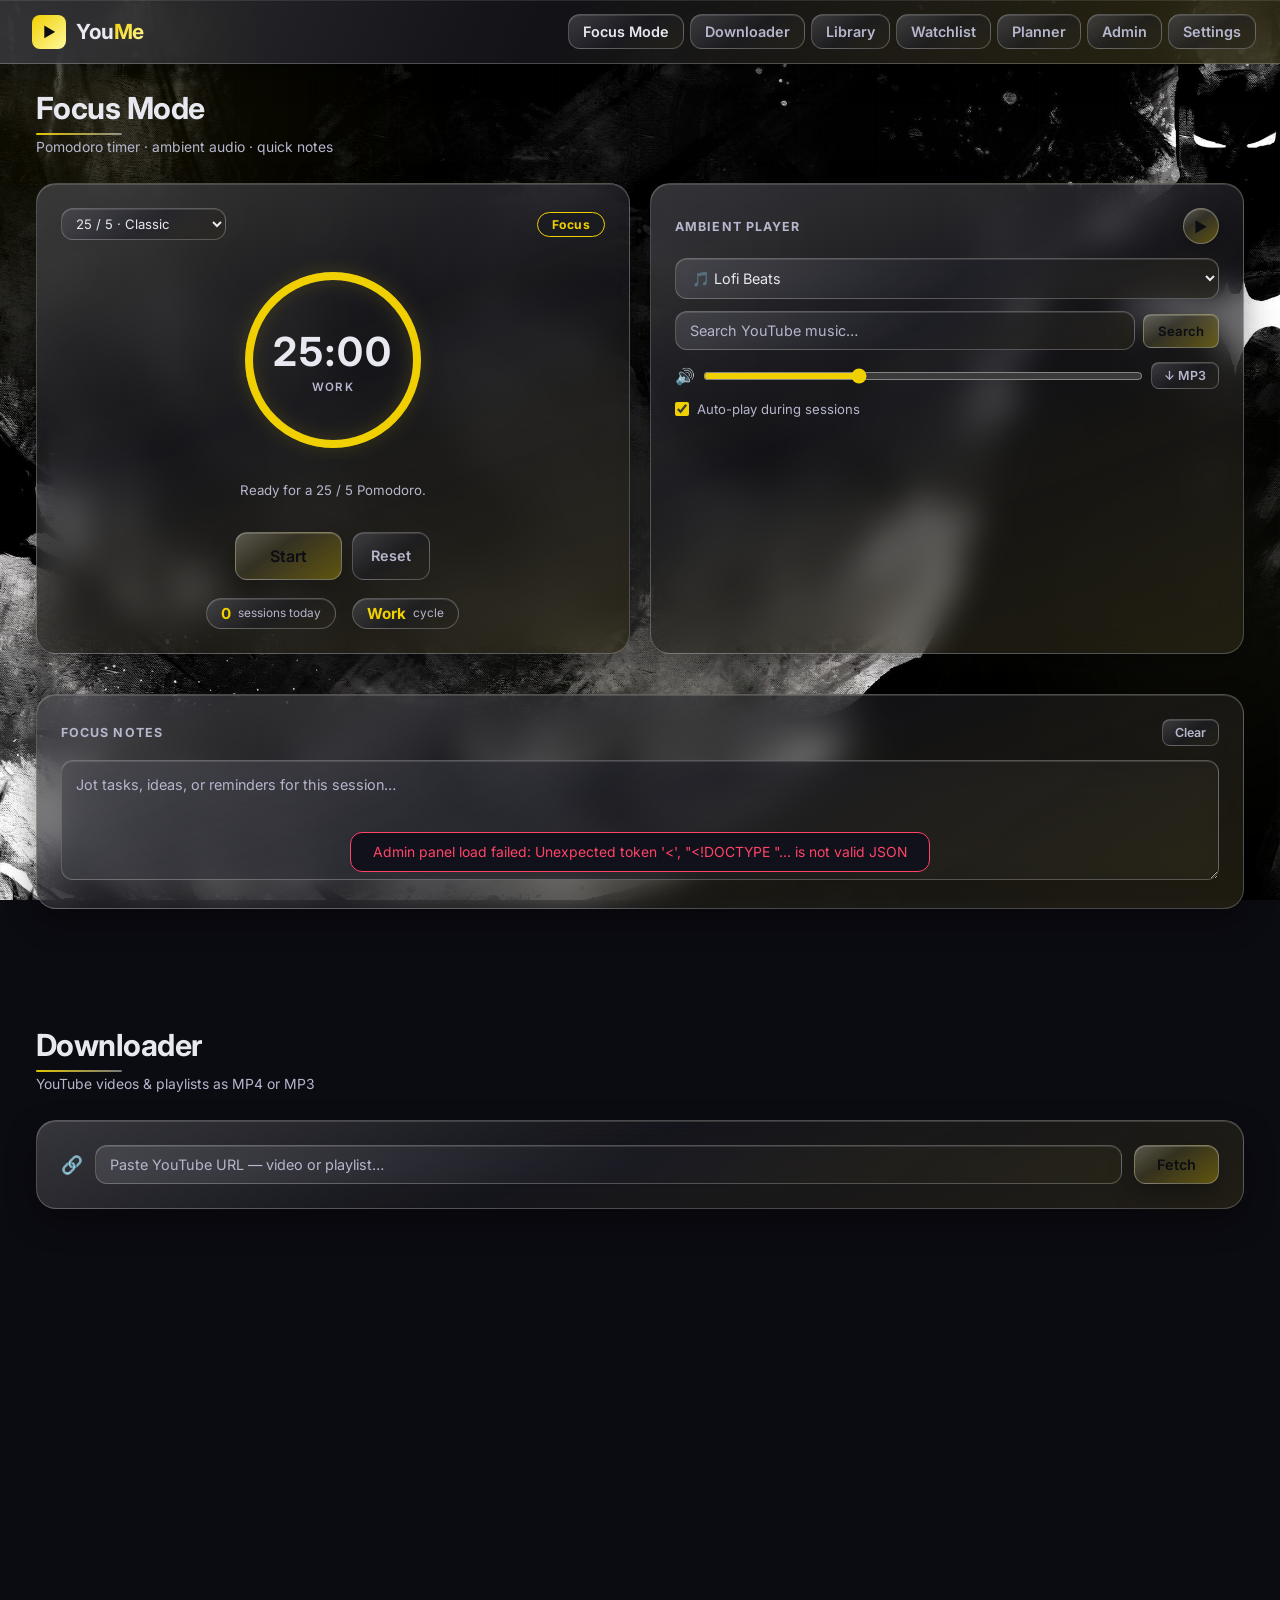
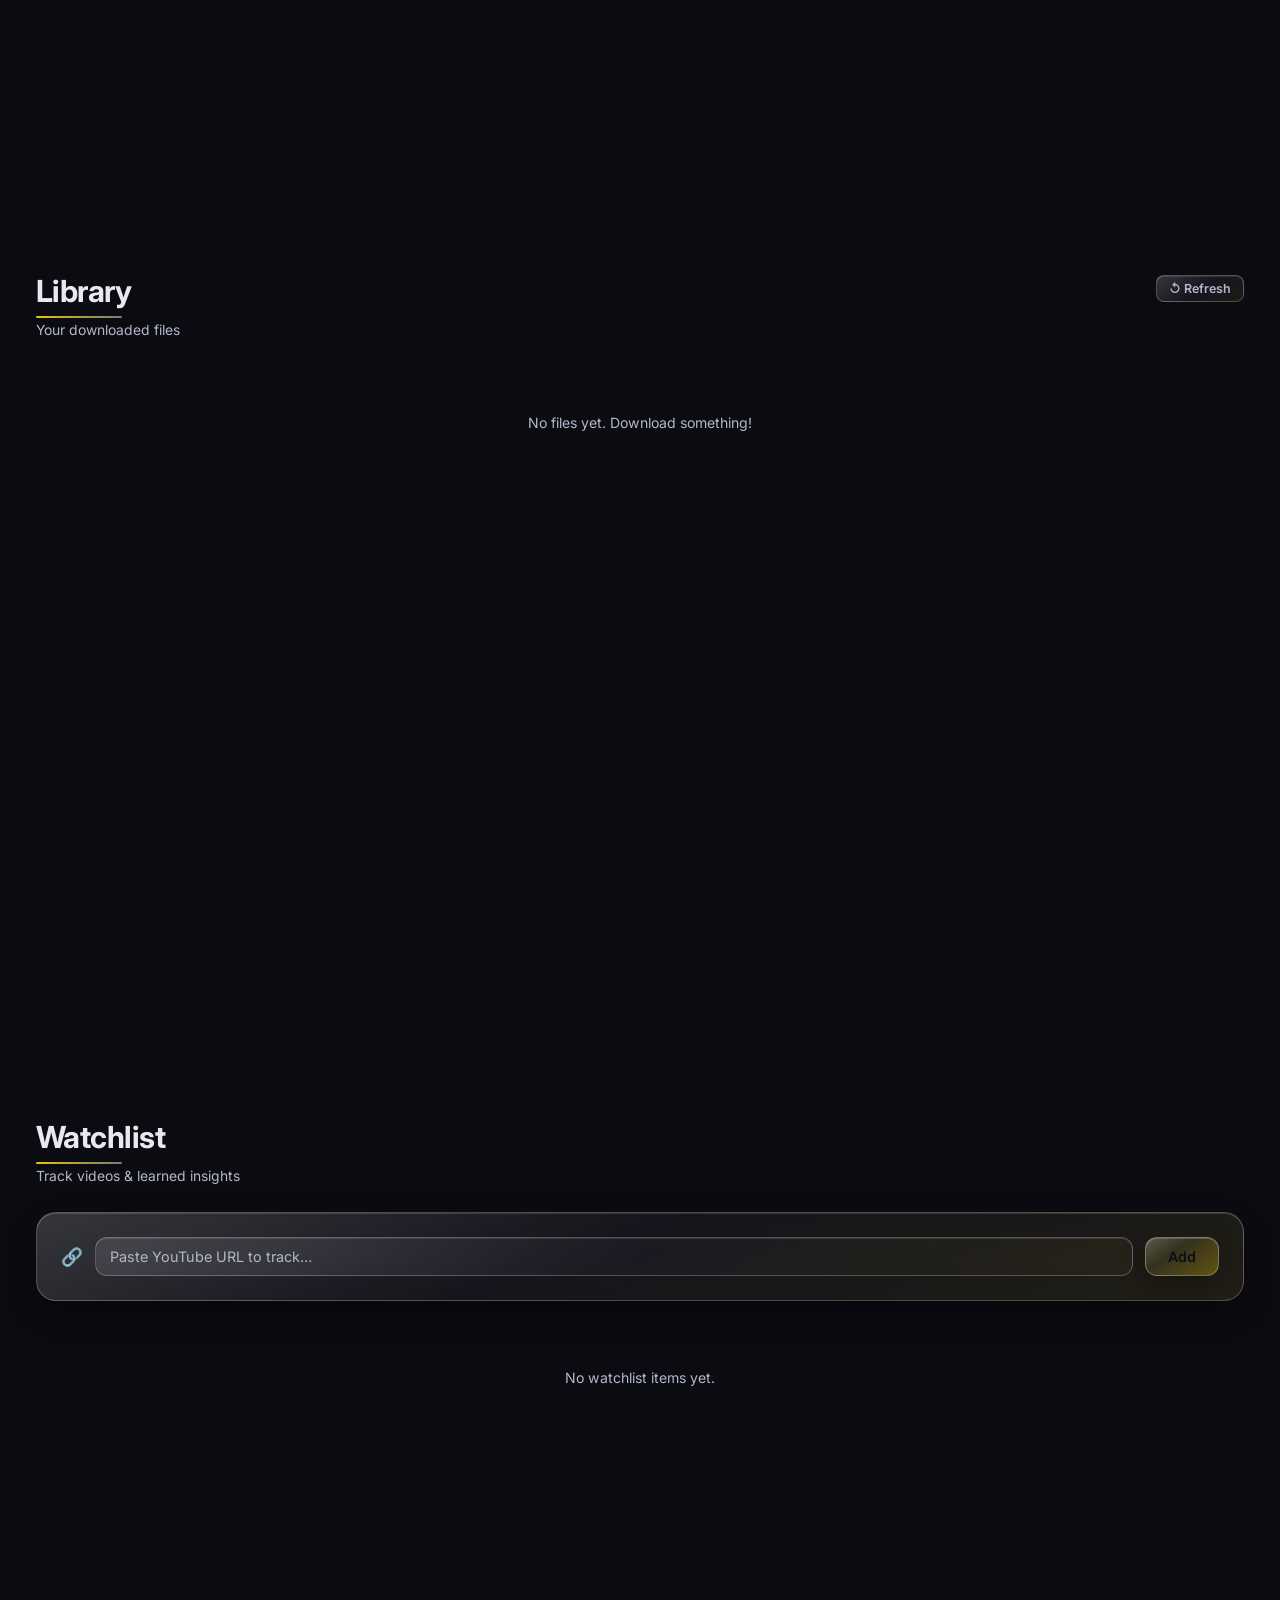
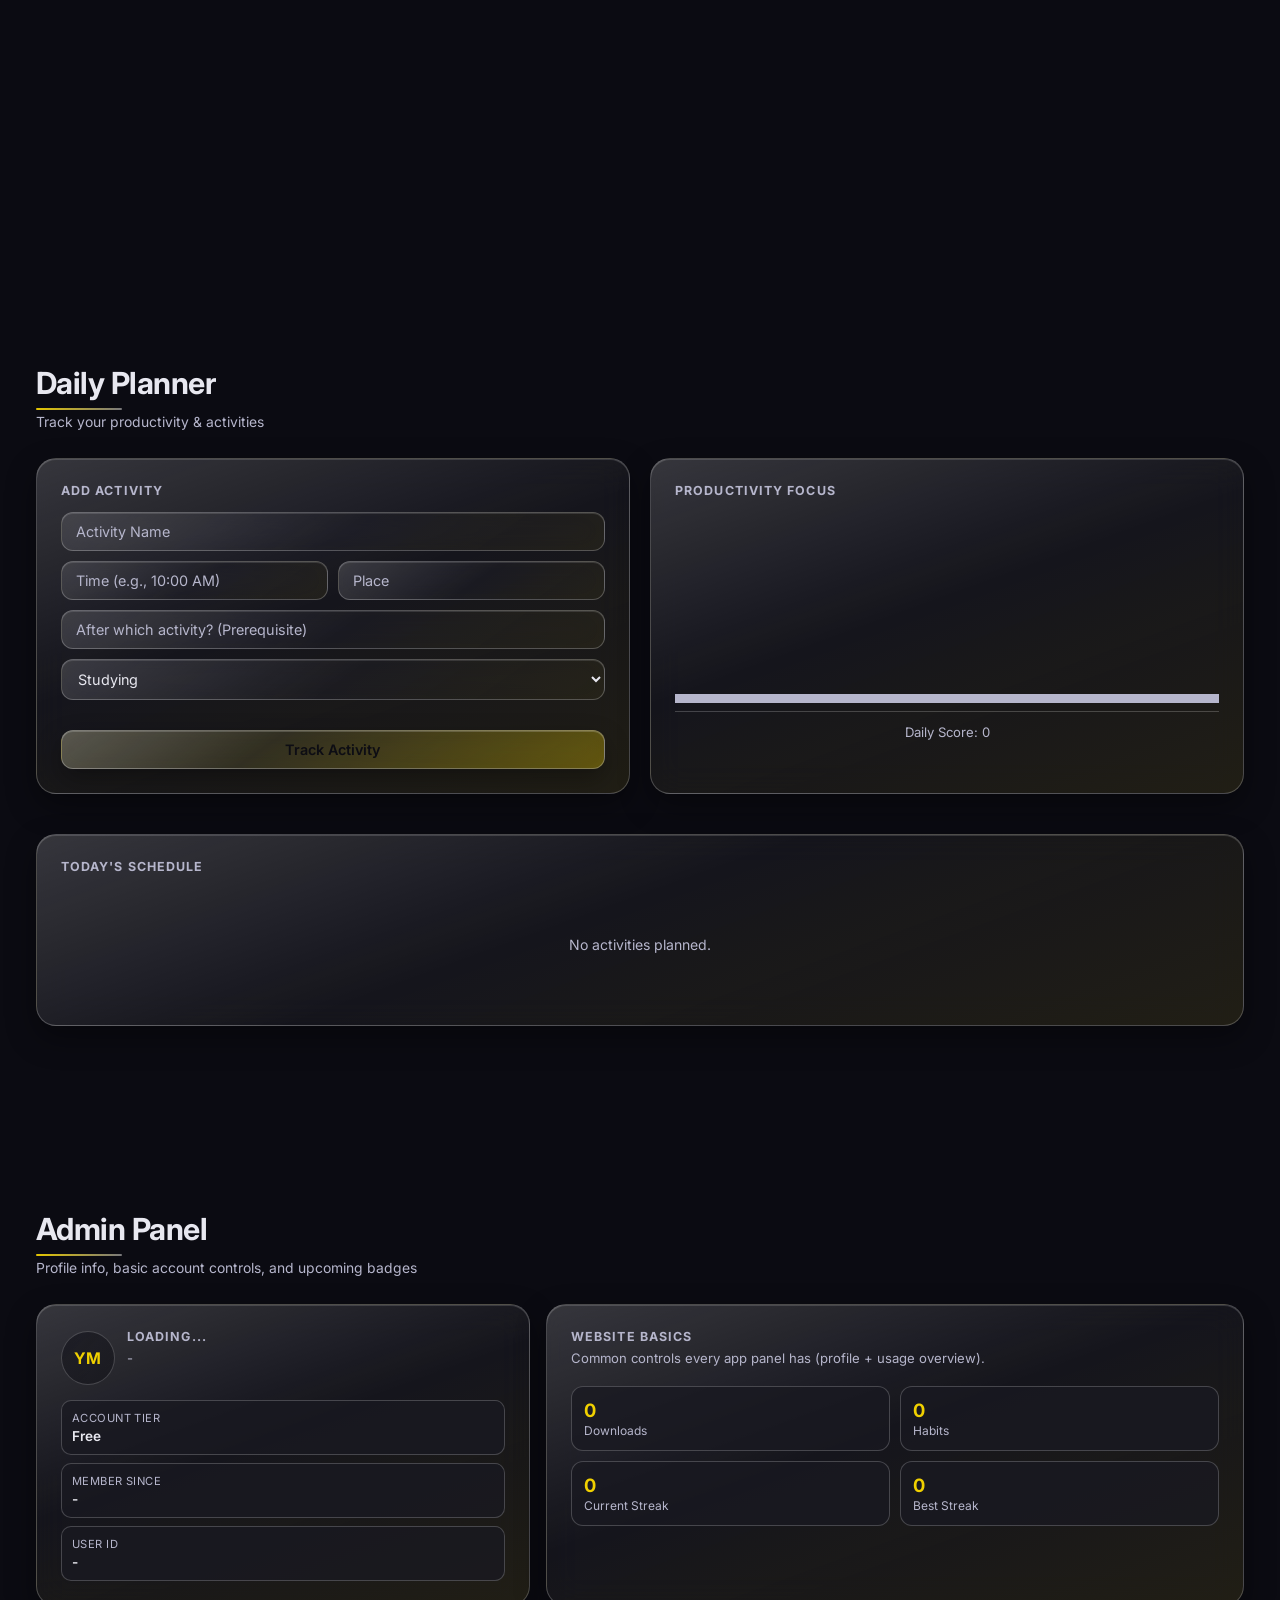
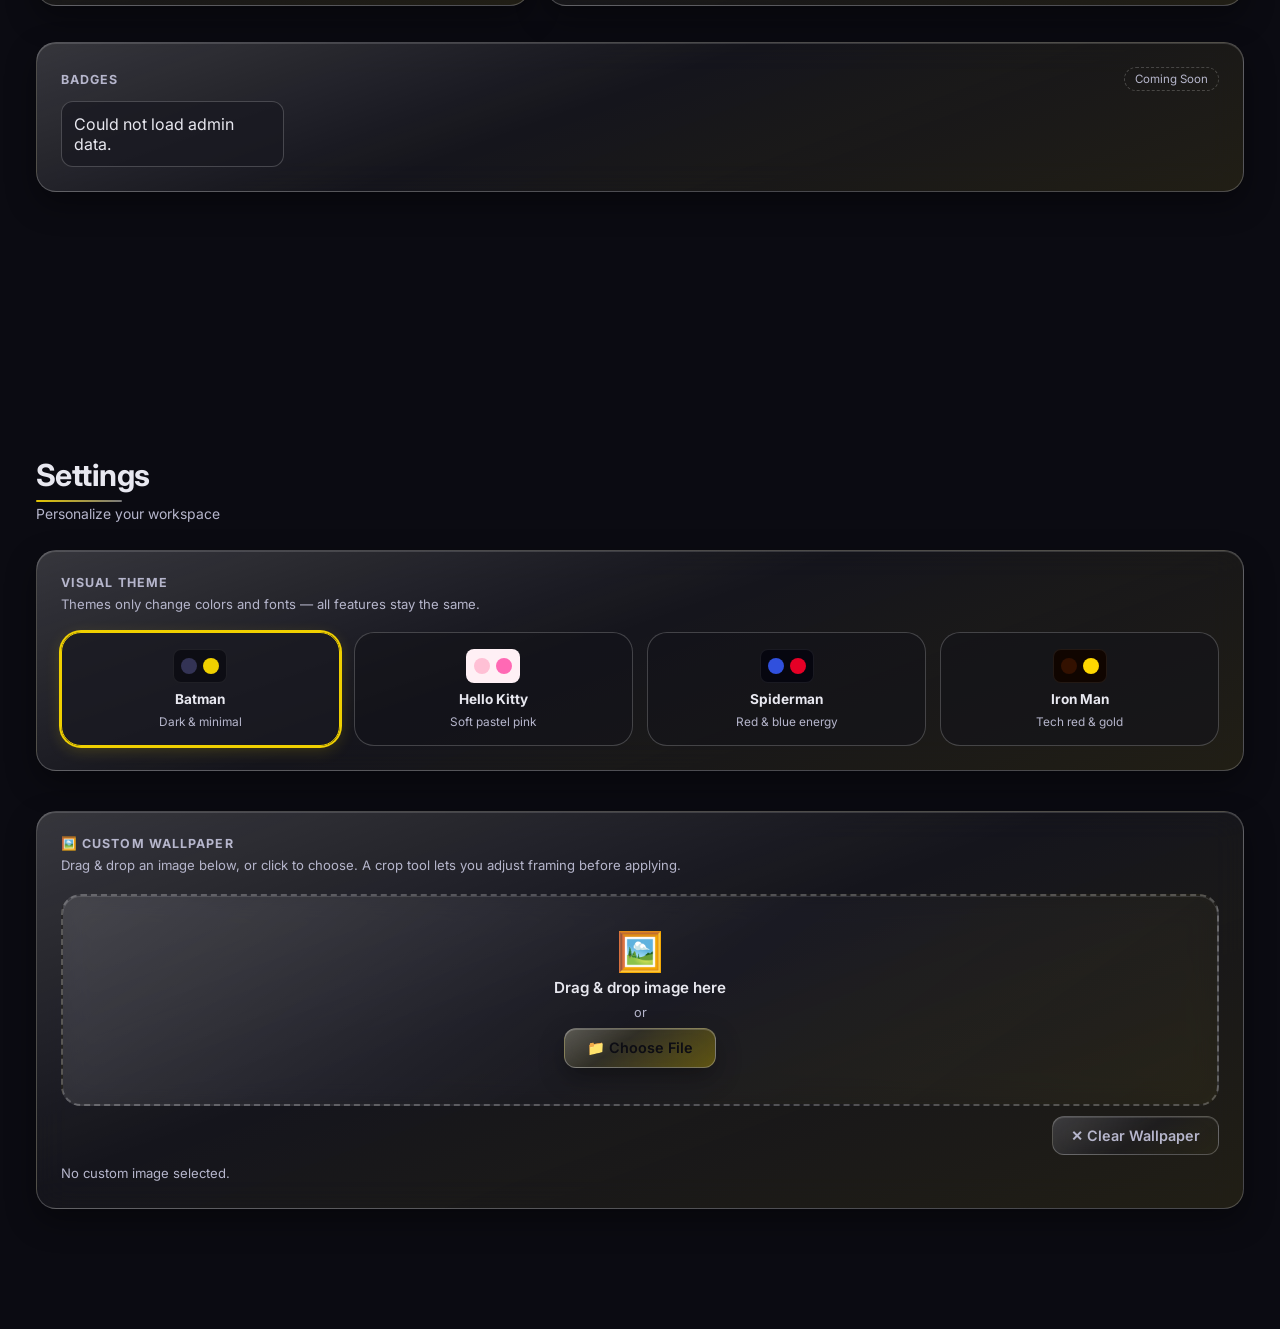
==== commit 365e3da3: "Add Hello Kitty-only GSAP custom cursor system" ====
--- a/templates/index.html
+++ b/templates/index.html
@@ -4,7 +4,7 @@
   <meta charset="UTF-8" />
   <meta name="viewport" content="width=device-width, initial-scale=1.0"/>
   <title>YouMe</title>
-  <link rel="stylesheet" href="/static/style.css?v=20260314c" />
+  <link rel="stylesheet" href="/static/style.css?v=20260315f" />
   <link rel="preconnect" href="https://fonts.googleapis.com">
   <link href="https://fonts.googleapis.com/css2?family=Baloo+2:wght@400;500;600;700;800&family=Inter:wght@300;400;500;600;700&family=Montserrat:wght@400;500;600;700&family=Nunito:wght@400;600;700;800&family=Barlow+Condensed:wght@400;600;700&family=Orbitron:wght@400;600;700&family=Rajdhani:wght@500;600;700&display=swap" rel="stylesheet">
   <link rel="stylesheet" href="https://cdnjs.cloudflare.com/ajax/libs/cropperjs/1.5.13/cropper.min.css" />
@@ -44,6 +44,9 @@
         <button class="nav-item" data-section="planner" onclick="showSection('planner')">
           <span class="nav-label">Planner</span>
         </button>
+        <button class="nav-item" data-section="admin" onclick="showSection('admin')">
+          <span class="nav-label">Admin</span>
+        </button>
         <button class="nav-item" data-section="settings" onclick="showSection('settings')">
           <span class="nav-label">Settings</span>
         </button>
@@ -68,6 +71,9 @@
         </button>
         <button class="mob-tab" data-section="planner" onclick="showSection('planner')">
           <span>Plan</span>
+        </button>
+        <button class="mob-tab" data-section="admin" onclick="showSection('admin')">
+          <span>Admin</span>
         </button>
         <button class="mob-tab" data-section="settings" onclick="showSection('settings')">
           <span>Settings</span>
@@ -169,6 +175,19 @@
               <span>Auto-play during sessions</span>
             </label>
 
+            <div class="focus-player" id="focusTrackPlayer" hidden>
+              <div class="focus-player-head">
+                <span class="focus-player-kicker">Now Playing</span>
+                <span class="focus-player-title" id="focusTrackTitle">No track selected</span>
+              </div>
+              <div class="focus-player-controls">
+                <button class="btn btn-icon-round" id="focusTrackToggleBtn" type="button" onclick="toggleTrackPlayback()">▶</button>
+                <span class="focus-time" id="focusTrackCurrent">0:00</span>
+                <input type="range" id="focusTrackSeek" min="0" max="100" step="0.1" value="0" class="dash-range"/>
+                <span class="focus-time" id="focusTrackDuration">0:00</span>
+              </div>
+            </div>
+
             <audio id="focusTrackAudio" preload="none"></audio>
           </div>
 
@@ -327,6 +346,63 @@
           <h3 class="card-title" style="margin-bottom:14px">Today's Schedule</h3>
           <div id="plannerList" style="display:flex; flex-direction:column; gap:10px;">
             <p class="empty-msg">No activities planned.</p>
+          </div>
+        </div>
+      </section>
+
+      <!-- ═══════════ ADMIN SECTION ═══════════ -->
+      <section id="sec-admin" class="app-section">
+        <div class="sec-header anim-stagger-1">
+          <div>
+            <h1 class="sec-title">Admin Panel</h1>
+            <p class="sec-sub">Profile info, basic account controls, and upcoming badges</p>
+          </div>
+        </div>
+
+        <div class="admin-layout">
+          <div class="card admin-profile-card anim-stagger-2">
+            <div class="admin-profile-head">
+              <div class="admin-avatar" id="adminAvatar">YM</div>
+              <div>
+                <h3 class="card-title" id="adminName">Loading...</h3>
+                <p class="card-sub" id="adminEmail">-</p>
+              </div>
+            </div>
+            <div class="admin-meta-grid">
+              <div class="admin-meta-item">
+                <span class="admin-meta-k">Account Tier</span>
+                <span class="admin-meta-v" id="adminTier">Free</span>
+              </div>
+              <div class="admin-meta-item">
+                <span class="admin-meta-k">Member Since</span>
+                <span class="admin-meta-v" id="adminMemberSince">-</span>
+              </div>
+              <div class="admin-meta-item">
+                <span class="admin-meta-k">User ID</span>
+                <span class="admin-meta-v" id="adminUserId">-</span>
+              </div>
+            </div>
+          </div>
+
+          <div class="card admin-basics-card anim-stagger-3">
+            <h3 class="card-title">Website Basics</h3>
+            <p class="card-sub">Common controls every app panel has (profile + usage overview).</p>
+            <div class="admin-stat-grid" id="adminStatGrid">
+              <div class="admin-stat-pill"><span class="admin-stat-n" id="adminDownloads">0</span><span class="admin-stat-l">Downloads</span></div>
+              <div class="admin-stat-pill"><span class="admin-stat-n" id="adminHabits">0</span><span class="admin-stat-l">Habits</span></div>
+              <div class="admin-stat-pill"><span class="admin-stat-n" id="adminCurrentStreak">0</span><span class="admin-stat-l">Current Streak</span></div>
+              <div class="admin-stat-pill"><span class="admin-stat-n" id="adminBestStreak">0</span><span class="admin-stat-l">Best Streak</span></div>
+            </div>
+          </div>
+
+          <div class="card admin-badges-card anim-stagger-4">
+            <div class="admin-badges-head">
+              <h3 class="card-title">Badges</h3>
+              <span class="admin-coming">Coming Soon</span>
+            </div>
+            <div class="admin-badge-grid" id="adminBadgeGrid">
+              <div class="admin-badge">Loading badges...</div>
+            </div>
           </div>
         </div>
       </section>
@@ -433,7 +509,12 @@
     </div>
   </div>
 
+  <div class="cursor-dot" aria-hidden="true"></div>
+  <div class="cursor" aria-hidden="true"></div>
+  <div class="particles" aria-hidden="true"></div>
+
   <script src="https://cdnjs.cloudflare.com/ajax/libs/cropperjs/1.5.13/cropper.min.js"></script>
-  <script src="/static/script.js?v=20260314c"></script>
+  <script src="https://cdnjs.cloudflare.com/ajax/libs/gsap/3.12.5/gsap.min.js"></script>
+  <script src="/static/script.js?v=20260315c"></script>
 </body>
 </html>
--- a/static/style.css
+++ b/static/style.css
@@ -31,6 +31,11 @@
   --radius-lg:     20px;
   --radius-sm:     12px;
   --sidebar-w:     228px;
+  --phi:           1.618;
+  --panel-gap-sm:  clamp(18px, 1.4vw, 24px);
+  --panel-gap-md:  clamp(28px, 2.1vw, 38px);
+  --panel-gap-lg:  clamp(72px, 5vw, 108px);
+  --section-scroll-offset: clamp(12px, 1.2vw, 20px);
 }
 
 /* â”€â”€â”€ Theme: Hello Kitty (pastel pink) â”€â”€â”€â”€â”€â”€â”€â”€â”€â”€â”€â”€â”€â”€â”€â”€â”€â”€â”€â”€â”€ */
@@ -56,6 +61,98 @@
   --radius-sm:     12px;
 }
 
+@media (pointer:fine) {
+  [data-theme="hello-kitty"] body,
+  [data-theme="hello-kitty"] a,
+  [data-theme="hello-kitty"] button,
+  [data-theme="hello-kitty"] input,
+  [data-theme="hello-kitty"] select,
+  [data-theme="hello-kitty"] textarea,
+  [data-theme="hello-kitty"] label,
+  [data-theme="hello-kitty"] summary,
+  [data-theme="hello-kitty"] .theme-opt,
+  [data-theme="hello-kitty"] .nav-item,
+  [data-theme="hello-kitty"] .mob-tab,
+  [data-theme="hello-kitty"] .btn {
+    cursor: none !important;
+  }
+}
+
+.cursor-dot,
+.cursor,
+.particles {
+  position: fixed;
+  top: 0;
+  left: 0;
+  pointer-events: none;
+  opacity: 0;
+  visibility: hidden;
+}
+
+.cursor-dot {
+  width: 8px;
+  height: 8px;
+  border-radius: 50%;
+  background: #fff;
+  box-shadow: 0 0 18px rgba(255, 255, 255, 0.9);
+  mix-blend-mode: difference;
+  z-index: 10000;
+  transform: translate(-50%, -50%);
+  will-change: transform;
+}
+
+.cursor {
+  width: 30px;
+  height: 30px;
+  background: url('https://upload.wikimedia.org/wikipedia/commons/thumb/0/05/Hello_Kitty_Bow.svg/1024px-Hello_Kitty_Bow.svg.png') no-repeat center/contain;
+  z-index: 9999;
+  transform: translate(-50%, -50%);
+  filter: drop-shadow(0 6px 12px rgba(255, 20, 147, 0.34));
+  will-change: transform;
+}
+
+.particles {
+  z-index: 9998;
+}
+
+.kitty-cursor-enabled .cursor-dot,
+.kitty-cursor-enabled .cursor,
+.kitty-cursor-enabled .particles {
+  opacity: 1;
+  visibility: visible;
+}
+
+.heart {
+  position: fixed;
+  width: 10px;
+  height: 10px;
+  background: #ff88c8;
+  transform: rotate(45deg);
+  pointer-events: none;
+  z-index: 9998;
+  will-change: transform, opacity;
+}
+
+.heart::before,
+.heart::after {
+  content: "";
+  position: absolute;
+  width: 10px;
+  height: 10px;
+  background: #ff88c8;
+  border-radius: 50%;
+}
+
+.heart::before {
+  top: -5px;
+  left: 0;
+}
+
+.heart::after {
+  left: -5px;
+  top: 0;
+}
+
 /* â”€â”€â”€ Theme: Spiderman (red + blue on near-black) â”€â”€â”€â”€â”€â”€â”€â”€â”€â”€ */
 [data-theme="spiderman"] {
   --bg:            #060913;
@@ -335,12 +432,19 @@
 .main-content {
   flex: 1;
   min-width: 0;
-  padding: 36px 40px 70px;
+  padding: var(--panel-gap-md) clamp(18px, 2.8vw, 40px) var(--panel-gap-lg);
   overflow-y: visible;
 }
 
 /* â”€â”€â”€ App Sections â”€â”€â”€â”€â”€â”€â”€â”€â”€â”€â”€â”€â”€â”€â”€â”€â”€â”€â”€â”€â”€â”€â”€â”€â”€â”€â”€â”€â”€â”€â”€â”€â”€â”€â”€â”€â”€â”€â”€â”€â”€ */
-.app-section { display: none; animation: fadeSlideIn 0.28s ease; }
+.app-section {
+  display: block;
+  animation: fadeSlideIn 0.28s ease;
+  scroll-margin-top: var(--section-scroll-offset);
+  min-height: 86vh;
+  padding-bottom: var(--panel-gap-md);
+}
+.app-section + .app-section { margin-top: var(--panel-gap-lg); }
 .app-section.active { display: block; }
 
 @keyframes fadeSlideIn {
@@ -1288,6 +1392,51 @@
   width: 14px; height: 14px;
 }
 
+.focus-player {
+  margin-top: 14px;
+  padding: 12px;
+  border-radius: var(--radius-sm);
+  border: 1px solid var(--border);
+  background: var(--surface-hi);
+}
+
+.focus-player-head {
+  display: flex;
+  flex-direction: column;
+  gap: 4px;
+  margin-bottom: 10px;
+}
+
+.focus-player-kicker {
+  font-size: 0.72rem;
+  letter-spacing: 0.08em;
+  text-transform: uppercase;
+  color: var(--text-dim);
+}
+
+.focus-player-title {
+  font-size: 0.86rem;
+  font-weight: 600;
+  color: var(--text);
+  white-space: nowrap;
+  overflow: hidden;
+  text-overflow: ellipsis;
+}
+
+.focus-player-controls {
+  display: grid;
+  grid-template-columns: auto auto minmax(120px, 1fr) auto;
+  align-items: center;
+  gap: 8px;
+}
+
+.focus-time {
+  font-size: 0.75rem;
+  color: var(--text-dim);
+  min-width: 2.6em;
+  text-align: center;
+}
+
 /* Notes Card */
 .notes-area {
   width: 100%;
@@ -1516,6 +1665,328 @@
   text-align: center; padding: 48px 0; grid-column: 1 / -1;
 }
 
+/* ─── Watchlist card styles ───────────────────────────── */
+.lib-card { position: relative; }
+
+.lib-del-btn {
+  position: absolute;
+  top: 8px; right: 8px;
+  background: rgba(255,68,102,0.08);
+  border: 1px solid rgba(255,68,102,0.2);
+  color: #ff6688;
+  width: 28px; height: 28px;
+  border-radius: 50%;
+  cursor: pointer;
+  font-size: 0.82rem;
+  display: flex; align-items: center; justify-content: center;
+  transition: all 0.2s;
+  z-index: 2;
+  padding: 0;
+}
+.lib-del-btn:hover { background: rgba(255,68,102,0.22); border-color: #ff4466; color: #fff; }
+
+.wl-vtitle { font-size: 0.82rem; font-weight: 600; color: var(--text); line-height: 1.4; margin: 0; }
+.wl-done-title { text-decoration: line-through; opacity: 0.5; }
+.wl-dur { font-size: 0.74rem; color: var(--text-dim); }
+
+/* ── Playlist card (full-width row) ── */
+.wl-pl-card {
+  grid-column: 1 / -1;
+  background: var(--surface);
+  border: 1px solid var(--border);
+  border-radius: var(--radius);
+  overflow: hidden;
+  backdrop-filter: blur(12px) saturate(180%);
+  -webkit-backdrop-filter: blur(12px) saturate(180%);
+  box-shadow: 0 4px 16px rgba(0,0,0,0.1);
+  transition: border-color 0.3s;
+}
+.wl-pl-card:hover { border-color: var(--accent); }
+
+.wl-pl-header {
+  display: flex;
+  gap: 14px;
+  align-items: flex-start;
+  padding: 14px;
+  position: relative;
+}
+.wl-pl-thumb-btn {
+  background: transparent;
+  border: 1px solid var(--border);
+  border-radius: 8px;
+  padding: 0;
+  cursor: pointer;
+  overflow: hidden;
+  transition: border-color 0.2s, transform 0.2s;
+}
+.wl-pl-thumb-btn:hover { border-color: var(--accent); transform: translateY(-1px); }
+.wl-pl-thumb {
+  width: 96px; min-width: 96px;
+  aspect-ratio: 16/9;
+  object-fit: cover;
+  display: block;
+  background: var(--surface-hi);
+}
+.wl-pl-thumb-empty {
+  display: flex; align-items: center; justify-content: center;
+  background: var(--surface-hi);
+  color: var(--text-dim);
+  font-size: 2rem;
+  border-radius: 6px;
+}
+.wl-pl-info { flex: 1; min-width: 0; }
+.wl-pl-title {
+  font-size: 0.97rem; font-weight: 700;
+  color: var(--text);
+  line-height: 1.4;
+  margin-bottom: 6px;
+  overflow: hidden;
+  display: -webkit-box;
+  -webkit-line-clamp: 2;
+  line-clamp: 2;
+  -webkit-box-orient: vertical;
+}
+.wl-pl-meta {
+  display: flex; gap: 8px; flex-wrap: wrap; align-items: center;
+  font-size: 0.76rem; color: var(--text-dim);
+}
+.wl-pl-badge {
+  background: var(--accent);
+  color: #000;
+  font-size: 0.64rem; font-weight: 800;
+  padding: 2px 7px;
+  border-radius: 20px;
+  letter-spacing: 0.05em;
+}
+.wl-pl-dur { color: var(--text-dim); }
+
+/* Progress bar */
+.wl-progress-wrap {
+  padding: 0 14px 12px;
+  display: flex; flex-direction: column; gap: 5px;
+}
+.wl-progress-track {
+  height: 7px;
+  background: var(--surface-hi);
+  border-radius: 99px;
+  overflow: hidden;
+}
+.wl-progress-fill {
+  height: 100%;
+  background: linear-gradient(90deg, var(--accent), var(--accent));
+  border-radius: 99px;
+  transition: width 0.45s ease;
+  min-width: 0;
+}
+.wl-pct-label { font-size: 0.77rem; color: var(--text-dim); }
+.wl-pct-label strong { color: var(--accent); }
+
+/* Category + Learned row */
+.wl-pl-controls {
+  display: flex; gap: 10px; flex-wrap: wrap; align-items: center;
+  padding: 0 14px 12px;
+}
+.wl-pl-controls .dash-select.compact {
+  min-width: 150px;
+  background: linear-gradient(180deg, var(--surface-hi), var(--surface));
+  border: 1px solid var(--border);
+  color: var(--text);
+  border-radius: 10px;
+}
+.wl-learned-input { flex: 1; min-width: 160px; }
+
+/* Expand/collapse button */
+.wl-expand-btn {
+  display: block;
+  width: calc(100% - 28px);
+  margin: 0 14px 10px;
+  background: linear-gradient(180deg, var(--surface-hi), var(--surface));
+  border: 1px solid var(--border);
+  color: var(--text);
+  padding: 8px 12px;
+  font-size: 0.8rem; font-weight: 700;
+  font-family: var(--font);
+  cursor: pointer;
+  text-align: center;
+  border-radius: 10px;
+  transition: background 0.2s, color 0.2s, border-color 0.2s;
+}
+.wl-expand-btn:hover { background: var(--surface); color: var(--text); border-color: var(--accent); }
+
+/* Entries list */
+.wl-entries {
+  border-top: 1px solid var(--border);
+  max-height: 400px;
+  overflow-y: auto;
+}
+.wl-entry-row {
+  display: flex;
+  align-items: center;
+  gap: 8px;
+  padding: 8px 14px;
+  border-bottom: 1px solid rgba(255,255,255,0.04);
+  transition: background 0.15s;
+}
+.wl-e-thumb {
+  width: 52px;
+  min-width: 52px;
+  aspect-ratio: 16/9;
+  object-fit: cover;
+  border-radius: 6px;
+  border: 1px solid var(--border);
+  background: var(--surface-hi);
+  display: inline-flex;
+  align-items: center;
+  justify-content: center;
+  font-size: 0.86rem;
+  color: var(--text-dim);
+}
+.wl-e-thumb-empty { background: var(--surface-hi); }
+.wl-entry-row:hover { background: var(--surface-hi); }
+.wl-entry-row:last-child { border-bottom: none; }
+.wl-entry-done .wl-e-title { text-decoration: line-through; opacity: 0.45; }
+.wl-e-chk { cursor: pointer; transform: scale(1.1); flex-shrink: 0; }
+.wl-e-num {
+  font-size: 0.72rem; color: var(--text-dim);
+  min-width: 22px; text-align: right; flex-shrink: 0;
+}
+.wl-e-title {
+  flex: 1; font-size: 0.82rem; color: var(--text);
+  line-height: 1.4; min-width: 0;
+  overflow: hidden; text-overflow: ellipsis; white-space: nowrap;
+}
+.wl-e-dur { font-size: 0.72rem; color: var(--text-dim); flex-shrink: 0; }
+.wl-e-del {
+  background: none; border: none; color: var(--text-dim);
+  cursor: pointer; font-size: 0.76rem; padding: 2px 5px;
+  border-radius: 4px; transition: all 0.2s; flex-shrink: 0;
+  opacity: 0;
+}
+.wl-entry-row:hover .wl-e-del { opacity: 1; }
+.wl-e-del:hover { background: rgba(255,68,102,0.15); color: #ff4466; }
+.wl-empty-pl { color: var(--text-dim); font-size: 0.82rem; padding: 12px 14px; margin: 0; }
+
+/* ─── Admin Panel ─────────────────────────────────────── */
+.admin-layout {
+  display: grid;
+  grid-template-columns: repeat(12, minmax(0, 1fr));
+  gap: 16px;
+}
+
+.admin-profile-card { grid-column: span 5; }
+.admin-basics-card { grid-column: span 7; }
+.admin-badges-card { grid-column: 1 / -1; }
+
+.admin-profile-head {
+  display: flex;
+  align-items: center;
+  gap: 12px;
+  margin-bottom: 14px;
+}
+
+.admin-avatar {
+  width: 54px;
+  height: 54px;
+  border-radius: 50%;
+  border: 1px solid var(--border);
+  background: linear-gradient(135deg, var(--surface-hi), var(--surface));
+  display: flex;
+  align-items: center;
+  justify-content: center;
+  font-weight: 700;
+  color: var(--accent);
+}
+
+.admin-meta-grid {
+  display: grid;
+  grid-template-columns: 1fr;
+  gap: 8px;
+}
+
+.admin-meta-item {
+  border: 1px solid var(--border);
+  border-radius: 10px;
+  padding: 10px;
+  background: var(--surface-hi);
+}
+
+.admin-meta-k { display: block; font-size: 0.7rem; color: var(--text-dim); text-transform: uppercase; letter-spacing: 0.04em; }
+.admin-meta-v { display: block; margin-top: 3px; font-size: 0.85rem; color: var(--text); font-weight: 600; }
+
+.admin-stat-grid {
+  display: grid;
+  grid-template-columns: repeat(2, minmax(0, 1fr));
+  gap: 10px;
+  margin-top: 12px;
+}
+
+.admin-stat-pill {
+  border: 1px solid var(--border);
+  border-radius: 12px;
+  background: var(--surface-hi);
+  padding: 12px;
+}
+
+.admin-stat-n { display: block; font-size: 1.15rem; font-weight: 700; color: var(--accent); }
+.admin-stat-l { display: block; font-size: 0.75rem; color: var(--text-dim); margin-top: 2px; }
+
+.admin-badges-head {
+  display: flex;
+  justify-content: space-between;
+  align-items: center;
+  gap: 10px;
+  margin-bottom: 10px;
+}
+
+.admin-coming {
+  font-size: 0.72rem;
+  color: var(--text-dim);
+  border: 1px dashed var(--border);
+  border-radius: 999px;
+  padding: 4px 10px;
+}
+
+.admin-badge-grid {
+  display: grid;
+  grid-template-columns: repeat(auto-fill, minmax(220px, 1fr));
+  gap: 10px;
+}
+
+.admin-badge {
+  border: 1px solid var(--border);
+  background: var(--surface-hi);
+  border-radius: 12px;
+  padding: 12px;
+}
+
+.admin-badge.locked {
+  opacity: 0.86;
+}
+
+.admin-badge-top {
+  display: flex;
+  justify-content: space-between;
+  gap: 8px;
+  align-items: center;
+}
+
+.admin-badge-title { font-size: 0.84rem; font-weight: 700; color: var(--text); }
+.admin-badge-state { font-size: 0.66rem; color: var(--text-dim); text-transform: uppercase; letter-spacing: 0.04em; }
+.admin-badge-desc { margin: 8px 0 0; font-size: 0.75rem; color: var(--text-dim); line-height: 1.45; }
+
+@media (max-width: 600px) {
+  .wl-pl-thumb { width: 76px; min-width: 76px; }
+  .wl-pl-title { font-size: 0.87rem; }
+  .wl-pl-controls { flex-direction: column; align-items: stretch; }
+  .wl-e-thumb { width: 44px; min-width: 44px; }
+
+  .admin-layout { grid-template-columns: 1fr; }
+  .admin-profile-card,
+  .admin-basics-card,
+  .admin-badges-card { grid-column: auto; }
+  .admin-stat-grid { grid-template-columns: 1fr; }
+}
+
 /* â”€â”€â”€ Settings Section â”€â”€â”€â”€â”€â”€â”€â”€â”€â”€â”€â”€â”€â”€â”€â”€â”€â”€â”€â”€â”€â”€â”€â”€â”€â”€â”€â”€â”€â”€â”€â”€â”€â”€â”€â”€â”€ */
 .theme-picker {
   display: grid;
@@ -1603,13 +2074,17 @@
   .focus-layout { grid-template-columns: 1fr; }
   .audio-card, .notes-card { grid-column: 1; }
   .theme-picker { grid-template-columns: repeat(2, 1fr); }
-  .main-content { padding: 32px 24px 60px; }
+  .main-content { padding: clamp(24px, 4vw, 32px) 24px clamp(38px, 6vw, 56px); }
+  .app-section { min-height: 78vh; }
+  .app-section + .app-section { margin-top: clamp(44px, 7vw, 64px); }
 }
 
 @media (max-width: 768px) {
   .sidebar { display: none; }
   .mobile-topbar { display: flex; }
-  .main-content { padding: 70px 14px 40px; }
+  .main-content { padding: 70px 14px 34px; }
+  .app-section { min-height: 72vh; }
+  .app-section + .app-section { margin-top: clamp(34px, 8vw, 50px); }
   .sec-title { font-size: 1.45rem; }
   .video-info { flex-direction: column; }
   .thumb-wrap { width: 100%; height: 180px; }
@@ -1618,6 +2093,7 @@
 }
 
 @media (max-width: 460px) {
+  .app-section { min-height: 66vh; }
   .timer-ring-wrap { width: 170px; height: 170px; }
   .timer-digits { font-size: 1.7rem; }
   .timer-btn-row { flex-direction: column; }
@@ -1625,6 +2101,13 @@
   .theme-picker { grid-template-columns: repeat(2, 1fr); }
   .audio-controls-row { flex-direction: column; align-items: flex-start; }
   .dash-range { width: 100%; }
+  .focus-player-controls {
+    grid-template-columns: auto auto 1fr;
+  }
+  .focus-player-controls .focus-time:last-child {
+    grid-column: 3;
+    justify-self: end;
+  }
   .crop-controls {
     flex-direction: column;
     align-items: flex-start;
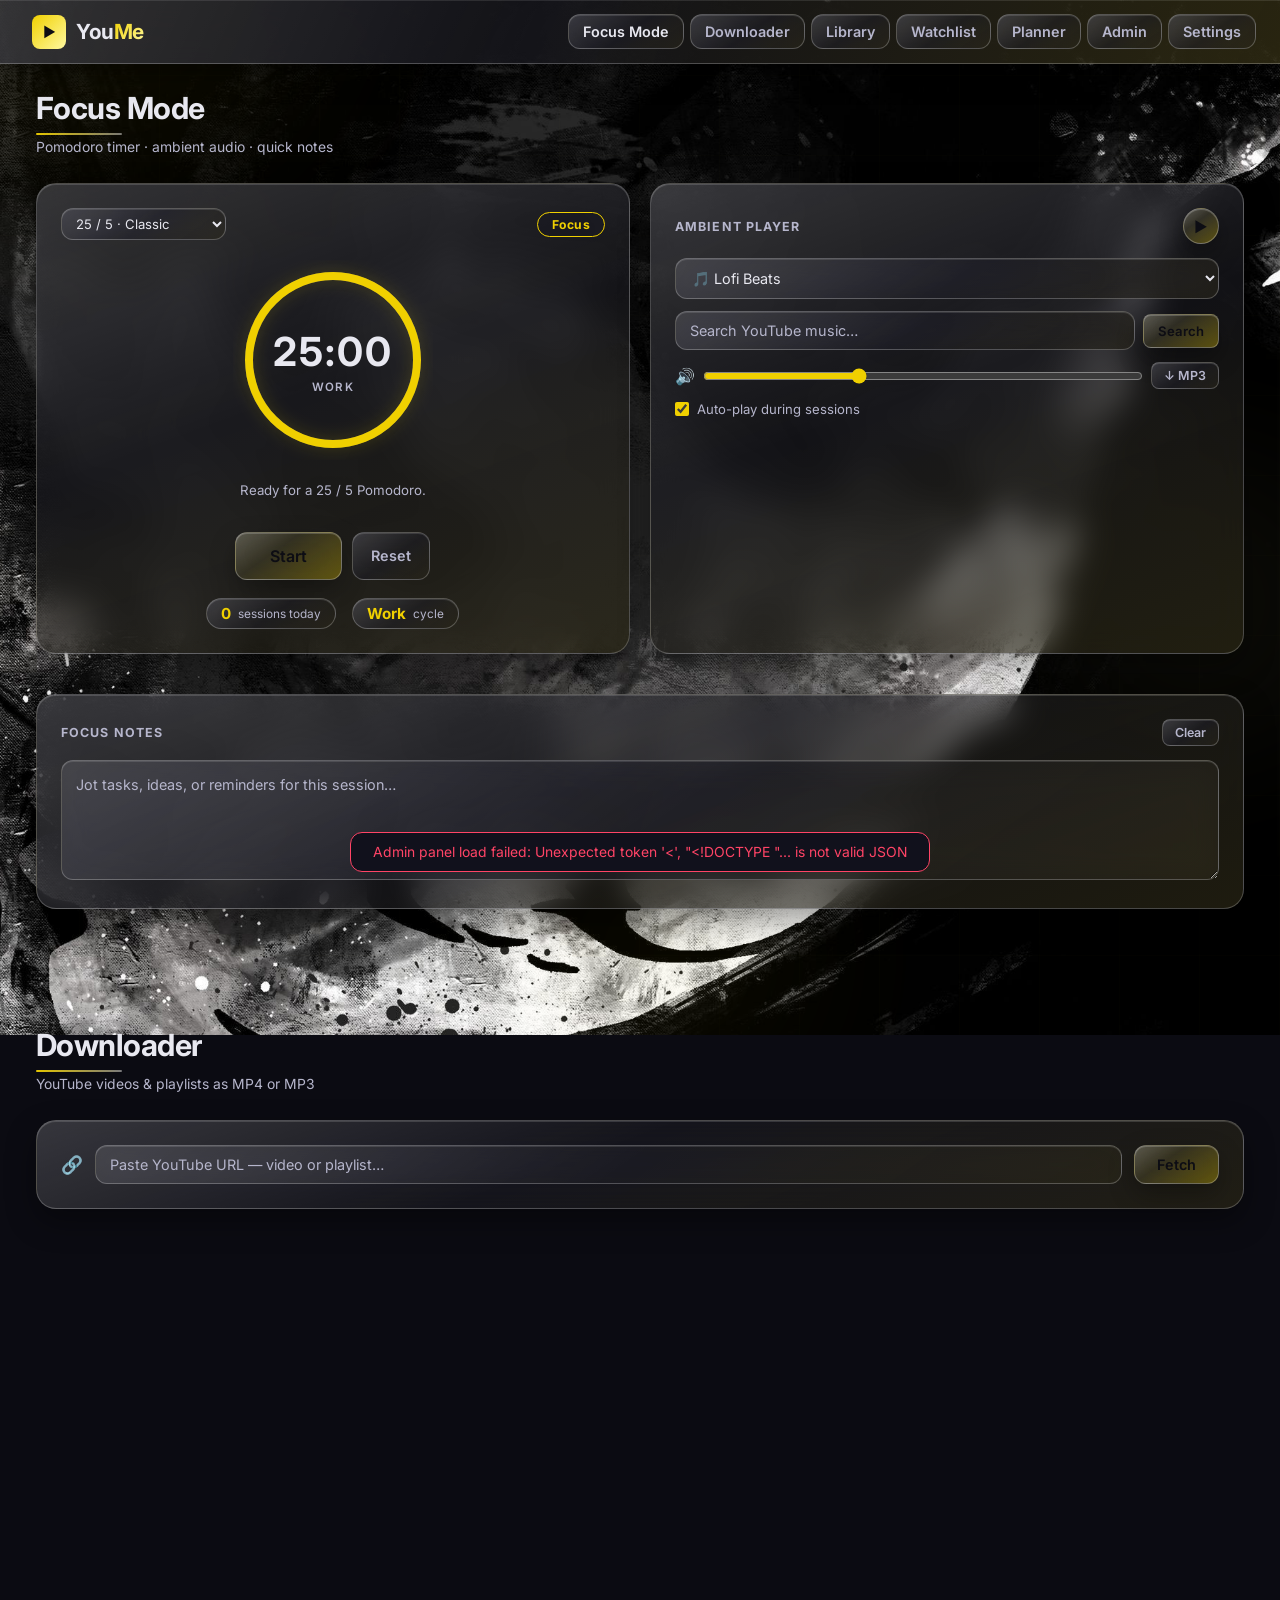
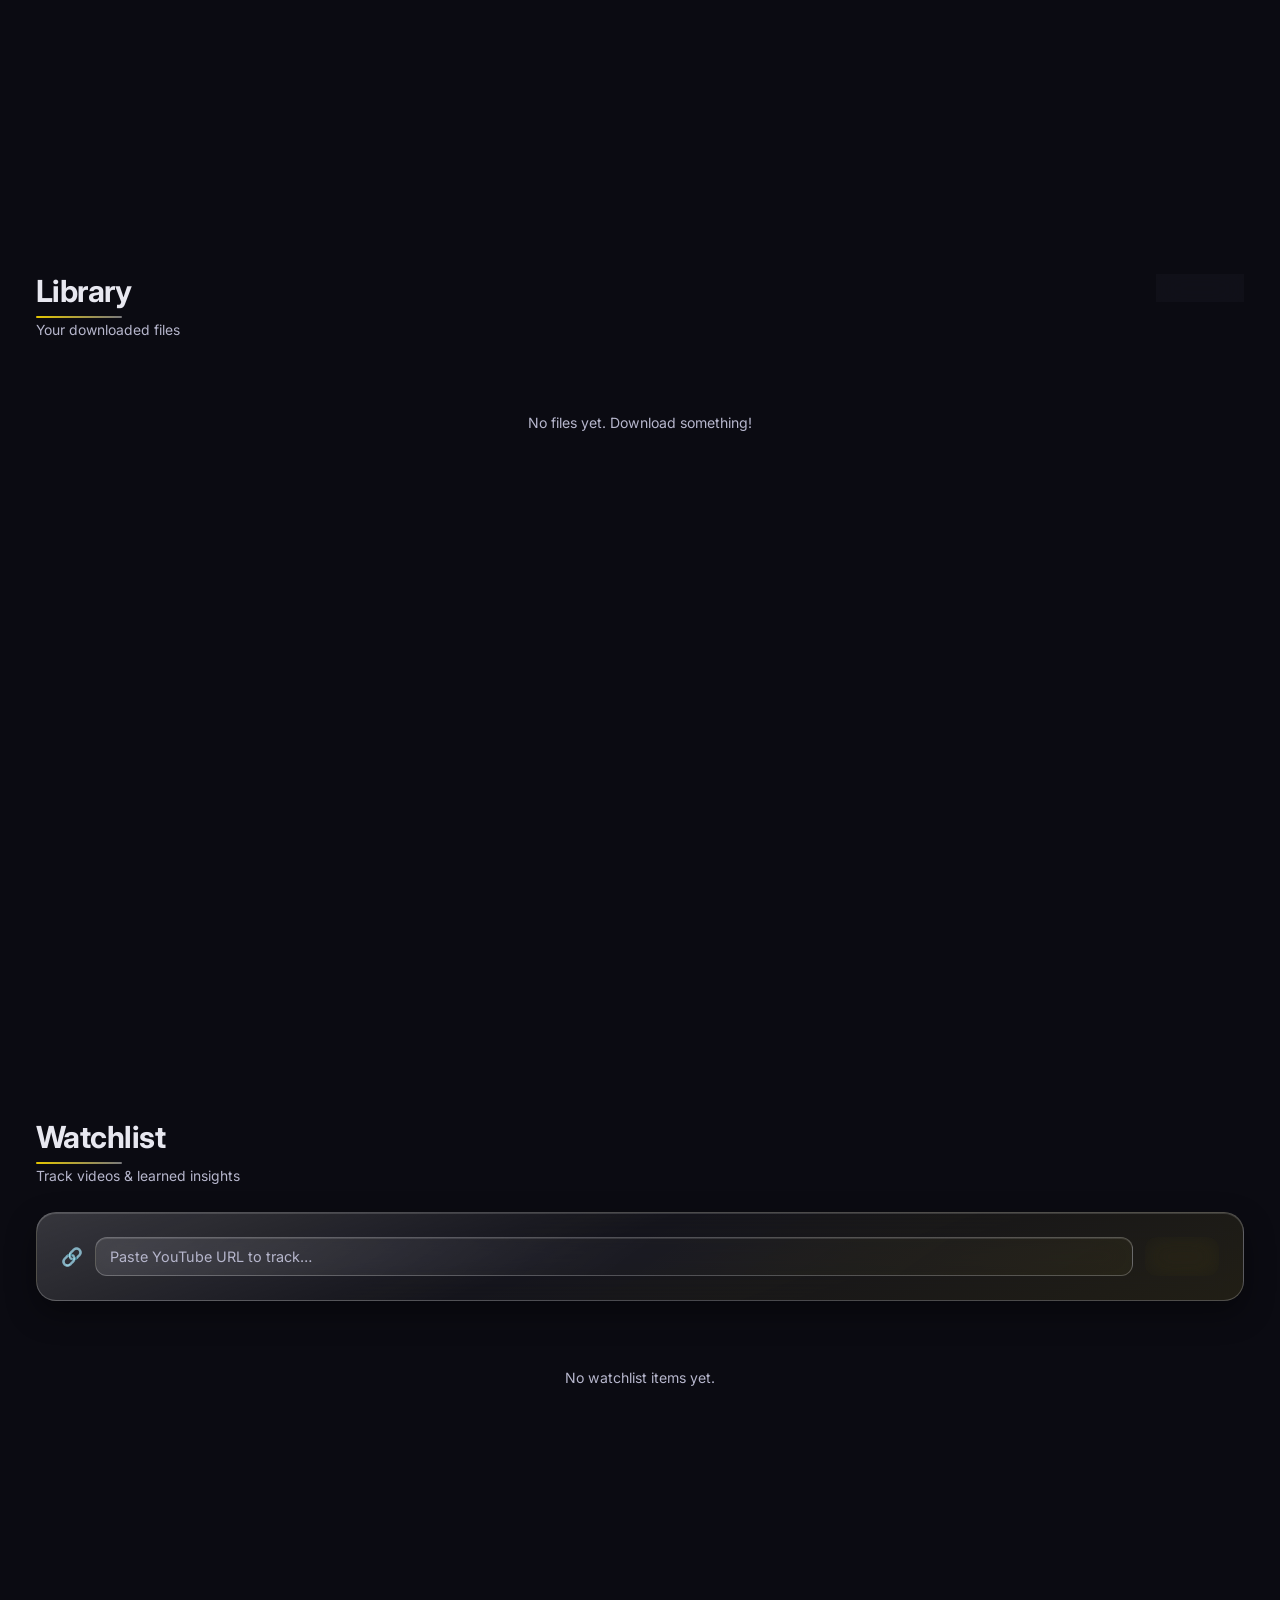
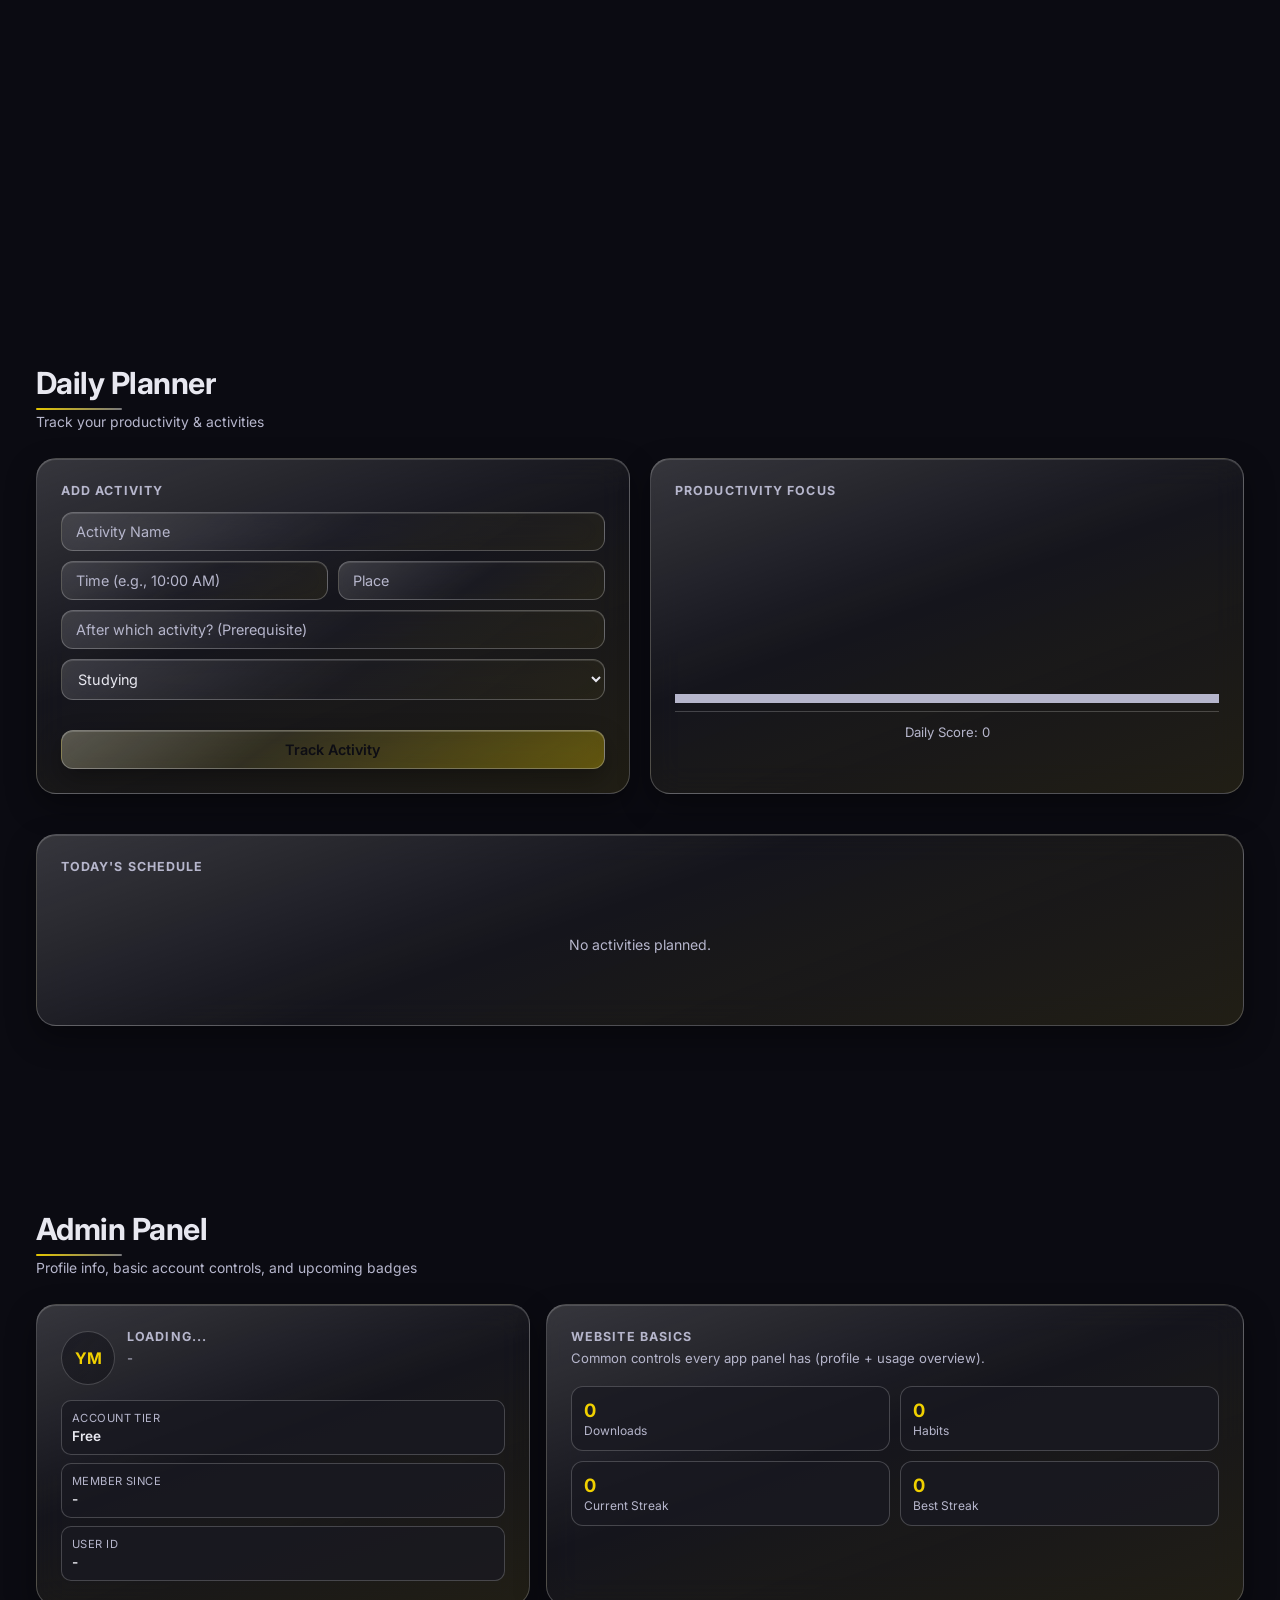
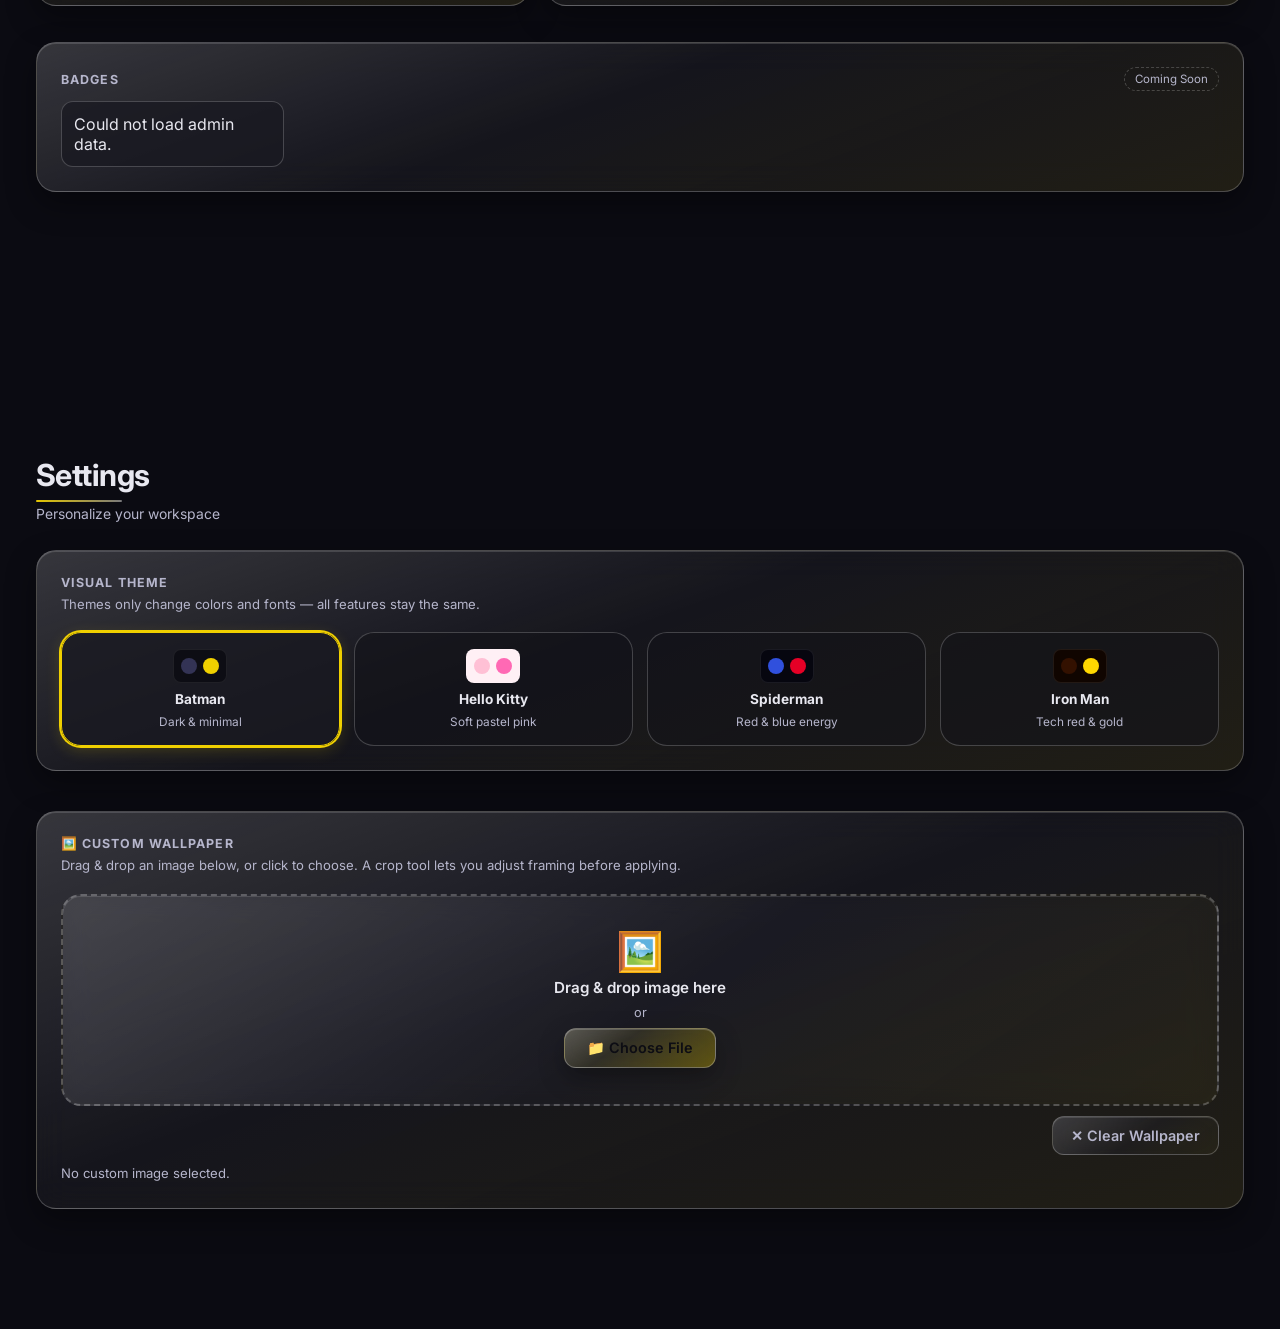
==== commit e5c01e49: "--" ====
--- a/templates/index.html
+++ b/templates/index.html
@@ -515,6 +515,7 @@
 
   <script src="https://cdnjs.cloudflare.com/ajax/libs/cropperjs/1.5.13/cropper.min.js"></script>
   <script src="https://cdnjs.cloudflare.com/ajax/libs/gsap/3.12.5/gsap.min.js"></script>
+  <script src="https://cdnjs.cloudflare.com/ajax/libs/gsap/3.12.5/ScrollTrigger.min.js"></script>
   <script src="/static/script.js?v=20260315c"></script>
 </body>
 </html>
--- a/static/style.css
+++ b/static/style.css
@@ -90,24 +90,23 @@
 }
 
 .cursor-dot {
-  width: 8px;
-  height: 8px;
+  width: 9px;
+  height: 9px;
   border-radius: 50%;
-  background: #fff;
-  box-shadow: 0 0 18px rgba(255, 255, 255, 0.9);
-  mix-blend-mode: difference;
+  background: radial-gradient(circle at 35% 35%, #fff 0 35%, #ffd7ea 36% 68%, #ff8ac8 69% 100%);
+  box-shadow: 0 0 0 2px rgba(255, 255, 255, 0.35), 0 0 14px rgba(255, 105, 180, 0.45);
   z-index: 10000;
   transform: translate(-50%, -50%);
   will-change: transform;
 }
 
 .cursor {
-  width: 30px;
-  height: 30px;
-  background: url('https://upload.wikimedia.org/wikipedia/commons/thumb/0/05/Hello_Kitty_Bow.svg/1024px-Hello_Kitty_Bow.svg.png') no-repeat center/contain;
+  width: 34px;
+  height: 34px;
+  background: url('/static/themes/kitty-bow-cursor.svg') no-repeat center/contain;
   z-index: 9999;
   transform: translate(-50%, -50%);
-  filter: drop-shadow(0 6px 12px rgba(255, 20, 147, 0.34));
+  filter: drop-shadow(0 8px 10px rgba(245, 63, 159, 0.24));
   will-change: transform;
 }
 
@@ -124,12 +123,13 @@
 
 .heart {
   position: fixed;
-  width: 10px;
-  height: 10px;
-  background: #ff88c8;
+  width: 9px;
+  height: 9px;
+  background: var(--heart-color, #ff88c8);
   transform: rotate(45deg);
   pointer-events: none;
   z-index: 9998;
+  filter: drop-shadow(0 0 6px rgba(255, 105, 180, 0.4));
   will-change: transform, opacity;
 }
 
@@ -137,19 +137,19 @@
 .heart::after {
   content: "";
   position: absolute;
-  width: 10px;
-  height: 10px;
-  background: #ff88c8;
+  width: 9px;
+  height: 9px;
+  background: var(--heart-color, #ff88c8);
   border-radius: 50%;
 }
 
 .heart::before {
-  top: -5px;
+  top: -4px;
   left: 0;
 }
 
 .heart::after {
-  left: -5px;
+  left: -4px;
   top: 0;
 }
 
@@ -214,7 +214,7 @@
 /* ─── Background Layer ───────────────────────────── */
 .bg-layer {
   position: fixed;
-  inset: 0;
+  inset: -15vh 0;
   z-index: 0;
   pointer-events: none;
   overflow: hidden;
@@ -225,7 +225,7 @@
 }
 
 [data-theme="batman"] .bg-layer { background-image: url('themes/batman-new.jpg'); background-size: cover; background-position: center; }
-[data-theme="hello-kitty"] .bg-layer { background-image: url('themes/hello-kitty-new.png'); background-size: cover; }
+[data-theme="hello-kitty"] .bg-layer { background-image: url('themes/hello-kitty-wallpaper.jpg'); background-size: cover; }
 [data-theme="spiderman"] .bg-layer { background-image: url('themes/spiderman-new-new.jpg'); background-size: cover; background-position: center 15%; background-repeat: no-repeat; }
 [data-theme="spiderman"] .bg-layer::before {
   content: '';
